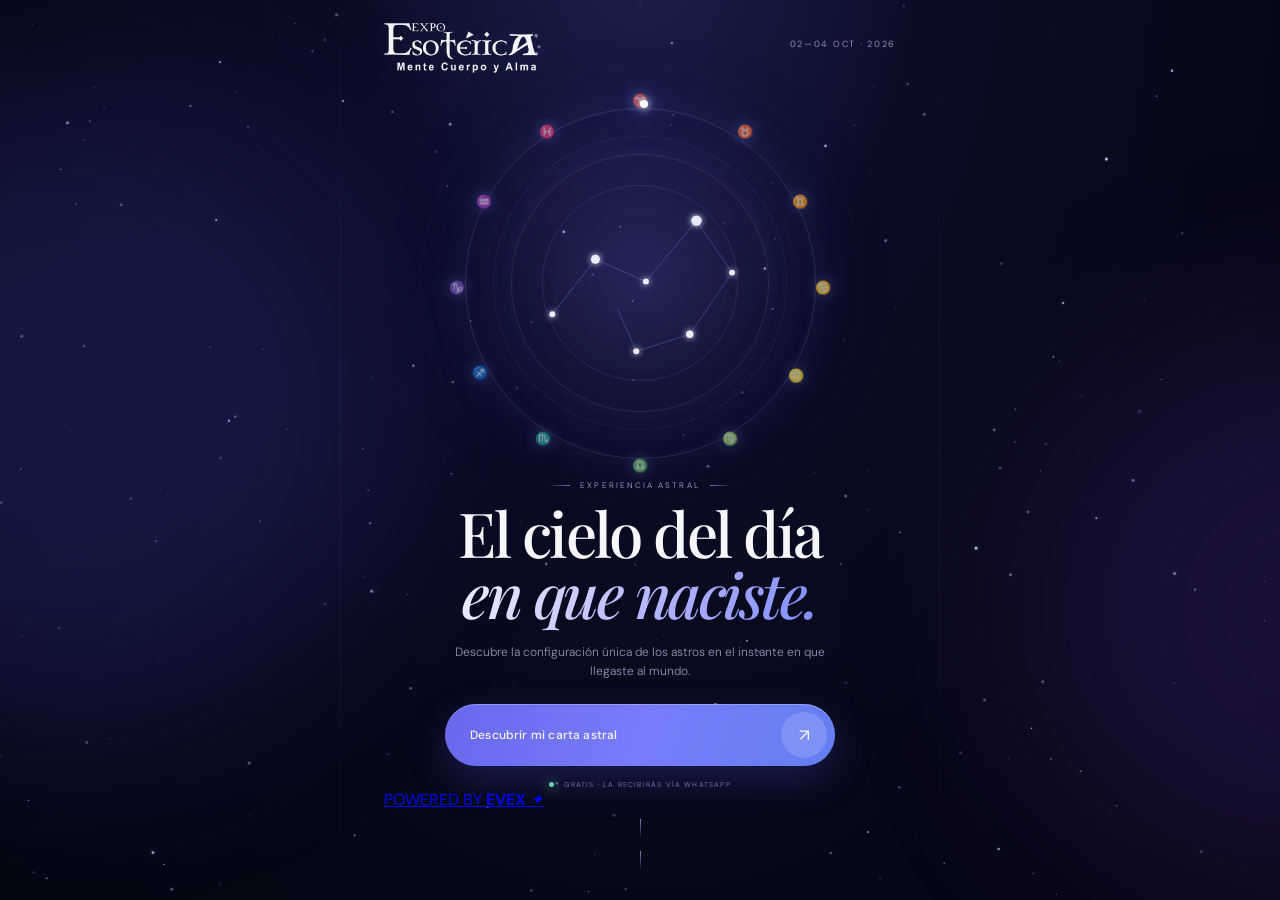
==== index.html @ 79c1b0cd "Update index.html" ====
<!doctype html>
<html lang="es">
<head>
  <meta charset="utf-8">
  <meta name="viewport" content="width=device-width,initial-scale=1,viewport-fit=cover">
  <meta name="theme-color" content="#08091b">
  <title>Expo Esotérica · Carta Astral</title>
  <link rel="preconnect" href="https://fonts.googleapis.com">
  <link rel="preconnect" href="https://fonts.gstatic.com" crossorigin>
  <link href="https://fonts.googleapis.com/css2?family=DM+Sans:wght@300;400;500;600&family=Playfair+Display:ital,wght@0,500;1,500&display=swap" rel="stylesheet">
  <link rel="stylesheet" href="styles.css">
</head>
<body>
  <canvas id="cosmos" aria-hidden="true"></canvas>
  <div class="aurora aurora-a"></div><div class="aurora aurora-b"></div>

  <main class="app-shell">
    <section class="screen active" id="welcome">
      <header class="brandbar">
        <img src="assets/logo-expo-esoterica.png" alt="Expo Esotérica" class="brand-logo">
        <span class="event-date">02—04 OCT · 2026</span>
      </header>

      <div class="hero-visual" id="heroVisual" aria-hidden="true">
        <div class="halo halo-1"></div><div class="halo halo-2"></div>
        <div class="zodiac-wheel">
          <div class="zodiac-ring ring-a"></div><div class="zodiac-ring ring-b"></div>
          <span class="z z1">♈</span><span class="z z2">♉</span><span class="z z3">♊</span><span class="z z4">♋</span>
          <span class="z z5">♌</span><span class="z z6">♍</span><span class="z z7">♎</span><span class="z z8">♏</span>
          <span class="z z9">♐</span><span class="z z10">♑</span><span class="z z11">♒</span><span class="z z12">♓</span>
          <svg class="constellation" viewBox="0 0 420 420">
            <defs><filter id="glow"><feGaussianBlur stdDeviation="4" result="b"/><feMerge><feMergeNode in="b"/><feMergeNode in="SourceGraphic"/></feMerge></filter></defs>
            <path class="const-line" d="M92 252 L150 178 L218 208 L286 126 L334 196 L277 279 L205 302 L150 178"/>
            <g class="const-stars" filter="url(#glow)">
              <circle cx="92" cy="252" r="4"/><circle cx="150" cy="178" r="6"/><circle cx="218" cy="208" r="4"/>
              <circle cx="286" cy="126" r="7"/><circle cx="334" cy="196" r="4"/><circle cx="277" cy="279" r="5"/><circle cx="205" cy="302" r="4"/>
            </g>
          </svg>
          <div class="planet"><span></span></div>
        </div>
      </div>

      <div class="hero-copy">
        <p class="kicker"><span></span> EXPERIENCIA ASTRAL <span></span></p>
        <h1>El cielo del día<br><em>en que naciste.</em></h1>
        <p class="lead">Descubre la configuración única de los astros en el instante en que llegaste al mundo.</p>
        <button class="cta" id="startButton"><span>Descubrir mi carta astral</span><b>↗</b></button>
        <p class="delivery"><i></i> GRATIS · LA RECIBIRÁS VÍA WHATSAPP</p>
      </div>
    <a
  href="https://meridianogis.com/evex/index.html"
  class="evex-signature"
  target="_blank"
  rel="noopener noreferrer"
  aria-label="Powered by EVEX"
>
  <span>POWERED BY</span>
  <strong>EVEX</strong>
  <i>✦</i>
</a>

<div class="swipe-hint"><span></span></div>

      <div class="swipe-hint"><span></span></div>
    </section>

    <section class="screen form-screen" id="formScreen">
      <header class="form-top">
        <button id="backButton" class="icon-btn" aria-label="Volver">←</button>
        <img src="assets/logo-expo-esoterica.png" alt="Expo Esotérica" class="mini-logo">
        <div class="counter"><strong id="currentStep">01</strong><span>/05</span></div>
      </header>

      <div class="journey" aria-hidden="true"><span class="journey-line" id="progressBar"></span><i></i><i></i><i></i><i></i><i></i></div>

      <form id="astroForm" novalidate>
        <div class="form-step active" data-step="1">
          <div class="step-art"><span class="glyph">✦</span><span class="orbit-dot"></span></div>
          <p class="step-kicker">01 · IDENTIDAD</p><h2>¿Cómo te<br><em>llamas?</em></h2>
          <p class="step-copy">Empecemos por ti.</p>
          <label class="glass-field"><span>Tu nombre</span><input id="nombre" name="nombre" type="text" autocomplete="name" placeholder="Escribe tu nombre" required></label>
          <button type="button" class="next-button">Continuar <span>→</span></button>
        </div>

        <div class="form-step" data-step="2">
          <div class="step-art zodiac-preview"><span id="zodiacGlyph" class="glyph">☉</span><span class="orbit-dot"></span></div>
          <p class="step-kicker">02 · NACIMIENTO</p><h2>¿Cuándo<br><em>naciste?</em></h2>
          <p class="step-copy" id="zodiacText">Tu fecha revela tu signo solar.</p>
          <label class="glass-field"><span>Fecha de nacimiento</span><input id="fechaNacimiento" name="fechaNacimiento" type="date" required></label>
          <div class="zodiac-result" id="zodiacResult"><small>TU SIGNO SOLAR</small><strong id="zodiacName">—</strong></div>
          <button type="button" class="next-button">Continuar <span>→</span></button>
        </div>

        <div class="form-step" data-step="3">
          <div class="step-art"><span class="glyph">⌖</span><span class="orbit-dot"></span></div>
          <p class="step-kicker">03 · ORIGEN</p><h2>¿Dónde<br><em>naciste?</em></h2>
          <p class="step-copy">La ubicación completa tus coordenadas astrales.</p>
          <label class="glass-field"><span>Ciudad de nacimiento</span><input id="lugarNacimiento" name="lugarNacimiento" type="text" placeholder="Ej. Monterrey, Nuevo León" required></label>
          <button type="button" class="next-button">Continuar <span>→</span></button>
        </div>

        <div class="form-step" data-step="4">
          <div class="step-art"><span class="glyph">◷</span><span class="orbit-dot"></span></div>
          <p class="step-kicker">04 · EL INSTANTE</p><h2>¿A qué hora<br><em>naciste?</em></h2>
          <p class="step-copy">Usa la hora más exacta que tengas.</p>
          <div class="time-row">
            <label class="glass-field compact"><span>Hora</span><input id="hora" name="hora" type="number" min="1" max="12" placeholder="08" required></label>
            <b>:</b>
            <label class="glass-field compact"><span>Minuto</span><input id="minuto" name="minuto" type="number" min="0" max="59" placeholder="30" required></label>
          </div>
          <div class="period-selector"><input type="radio" id="am" name="periodo" value="AM" checked><label for="am">AM</label><input type="radio" id="pm" name="periodo" value="PM"><label for="pm">PM</label></div>
          <button type="button" class="next-button">Continuar <span>→</span></button>
        </div>

        <div class="form-step" data-step="5">
          <div class="step-art"><span class="glyph">✧</span><span class="orbit-dot"></span></div>
          <p class="step-kicker">05 · CONEXIÓN</p><h2>Tu carta está<br><em>casi lista.</em></h2>
          <p class="step-copy">¿A qué WhatsApp enviamos tu experiencia?</p>
          <label class="glass-field phone"><span>WhatsApp</span><i>+52</i><input id="whatsapp" name="whatsapp" type="tel" inputmode="numeric" maxlength="10" minlength="10" placeholder="81 1234 5678" required></label>
          <label class="consent"><input id="consentimiento" type="checkbox" required><span class="check"></span><p>Acepto que Expo Esotérica utilice estos datos para generar y enviarme mi Carta Astral vía WhatsApp.</p></label>
          <button type="submit" class="cta final"><span>Crear mi carta astral</span><b>✦</b></button>
        </div>
      </form>
    </section>

    <section class="screen success-screen" id="successScreen">
      <header class="brandbar success-brand"><img src="assets/logo-expo-esoterica.png" alt="Expo Esotérica" class="brand-logo"></header>
      <div class="success-cosmos"><div class="success-ring r1"></div><div class="success-ring r2"></div><div class="success-ring r3"></div><div class="success-core">✦</div><span class="spark s1"></span><span class="spark s2"></span><span class="spark s3"></span></div>
      <p class="kicker"><span></span> COORDENADAS REGISTRADAS <span></span></p>
      <h1>Tu punto en el universo<br><em>ya existe.</em></h1>
      <p class="lead">Estamos preparando tu Carta Astral. La recibirás directamente vía WhatsApp.</p>
      <div class="ticket-card"><small>REGISTRO EXPO ESOTÉRICA 2026</small><strong id="registrationId">ESO-26-000000</strong><span id="successZodiac">✦ CARTA ASTRAL</span></div>
    </section>
  </main>
  <script src="app.js"></script>
</body>
</html>
---- styles.css ----
@import url('https://fonts.googleapis.com/css2?family=DM+Sans:wght@300;400;500;600&family=Playfair+Display:ital,wght@0,500;1,500&display=swap');
:root{--bg:#070818;--bg2:#0d102a;--ink:#f6f6fb;--muted:#858aa9;--violet:#7977ff;--blue:#6e9dff;--lav:#b5adff;--line:rgba(173,177,255,.18);--ease:cubic-bezier(.16,1,.3,1)}
*{box-sizing:border-box}html,body{margin:0;min-height:100%;background:var(--bg);color:var(--ink);font-family:'DM Sans',sans-serif}body{overflow-x:hidden;background:radial-gradient(ellipse at 50% -10%,#1d2151 0,#0b0d26 32%,#070818 67%,#050612 100%)}button,input{font:inherit}button{color:inherit}#cosmos{position:fixed;inset:0;width:100%;height:100%;z-index:0;pointer-events:none}.aurora{position:fixed;border-radius:50%;filter:blur(100px);pointer-events:none;z-index:0;opacity:.24}.aurora-a{width:50vw;height:50vw;left:-20vw;top:10vh;background:#4248c5;animation:floatA 13s ease-in-out infinite alternate}.aurora-b{width:45vw;height:45vw;right:-25vw;bottom:0;background:#592f9c;animation:floatB 16s ease-in-out infinite alternate}@keyframes floatA{to{transform:translate(10vw,10vh) scale(1.15)}}@keyframes floatB{to{transform:translate(-9vw,-12vh) scale(.85)}}
.app-shell{position:relative;z-index:2;width:100%;max-width:560px;min-height:100svh;margin:auto}.screen{display:none;min-height:100svh;padding:max(22px,env(safe-area-inset-top)) 24px max(26px,env(safe-area-inset-bottom));position:relative}.screen.active{display:flex;flex-direction:column;animation:screenIn .8s var(--ease) both}@keyframes screenIn{from{opacity:0;transform:translateY(18px);filter:blur(8px)}to{opacity:1;transform:none;filter:none}}
.brandbar{height:64px;display:flex;align-items:flex-start;justify-content:space-between;position:relative;z-index:5}.brand-logo{width:154px;height:52px;object-fit:contain;object-position:left center;filter:drop-shadow(0 0 18px rgba(155,164,255,.12));opacity:.96}.event-date{font-size:9px;letter-spacing:.19em;color:#8b90b4;margin-top:16px;white-space:nowrap}
#welcome{overflow:hidden}.hero-visual{height:min(48vh,430px);min-height:335px;display:grid;place-items:center;position:relative;margin-top:-18px}.halo{position:absolute;border-radius:50%;pointer-events:none}.halo-1{width:390px;height:390px;background:radial-gradient(circle,rgba(116,121,255,.15),rgba(89,64,177,.07) 42%,transparent 69%);filter:blur(8px);animation:breathe 5s ease-in-out infinite}.halo-2{width:260px;height:260px;background:#7981ff;filter:blur(85px);opacity:.09;animation:breathe 7s 1s ease-in-out infinite reverse}@keyframes breathe{50%{transform:scale(1.16);opacity:.55}}
.zodiac-wheel{width:min(86vw,390px);aspect-ratio:1;position:relative;animation:levitate 6s ease-in-out infinite}@keyframes levitate{50%{transform:translateY(-8px)}}.zodiac-ring{position:absolute;border-radius:50%;inset:5%;border:1px solid rgba(151,158,255,.19);box-shadow:0 0 55px rgba(105,111,255,.08),inset 0 0 60px rgba(105,111,255,.04)}.ring-a{animation:spin 48s linear infinite}.ring-a:before,.ring-a:after{content:"";position:absolute;inset:8%;border-radius:50%;border:1px dashed rgba(167,171,255,.12)}.ring-a:after{inset:22%;border-style:solid}.ring-b{inset:17%;border-color:rgba(199,202,255,.12);animation:spin 35s linear infinite reverse}@keyframes spin{to{transform:rotate(360deg)}}.z{position:absolute;color:#9ca2e9;font-size:13px;opacity:.64;text-shadow:0 0 14px rgba(132,142,255,.6)}.z1{left:48%;top:1%}.z2{right:21%;top:9%}.z3{right:7%;top:27%}.z4{right:1%;top:49%}.z5{right:8%;bottom:24%}.z6{right:25%;bottom:8%}.z7{left:48%;bottom:1%}.z8{left:23%;bottom:8%}.z9{left:7%;bottom:25%}.z10{left:1%;top:49%}.z11{left:8%;top:27%}.z12{left:24%;top:9%}.constellation{position:absolute;inset:10%;width:80%;height:80%;overflow:visible}.const-line{fill:none;stroke:#818cff;stroke-width:1;stroke-opacity:.43;stroke-dasharray:600;stroke-dashoffset:600;animation:draw 3.2s .4s var(--ease) forwards}.const-stars circle{fill:#e9ebff;animation:starBeat 2.6s ease-in-out infinite;transform-origin:center}.const-stars circle:nth-child(2n){animation-delay:.7s}.const-stars circle:nth-child(3n){animation-delay:1.2s}@keyframes draw{to{stroke-dashoffset:0}}@keyframes starBeat{50%{opacity:.42;transform:scale(.65)}}.planet{position:absolute;inset:0;border-radius:50%;animation:spin 13s linear infinite}.planet span{position:absolute;left:50%;top:3%;width:8px;height:8px;border-radius:50%;background:#fff;box-shadow:0 0 9px #fff,0 0 24px #8f99ff,0 0 42px #6f74ff}
.hero-copy{text-align:center;margin-top:-18px;position:relative;z-index:4}.kicker{display:flex;justify-content:center;align-items:center;gap:10px;font-size:8px;letter-spacing:.26em;color:#8f95c0;margin:0 0 13px}.kicker span{width:22px;height:1px;background:linear-gradient(90deg,transparent,#747bb8)}.kicker span:last-child{transform:scaleX(-1)}h1,h2{font-family:'Playfair Display',serif;font-weight:500;margin:0;letter-spacing:-.04em}h1{font-size:clamp(40px,10.7vw,62px);line-height:.98}h1 em,h2 em{font-weight:500;font-style:italic;background:linear-gradient(120deg,#f4f4ff,#a7aaff 65%,#7c8dff);-webkit-background-clip:text;background-clip:text;color:transparent}.lead{max-width:410px;margin:18px auto 22px;color:#9398b8;font-size:12px;line-height:1.65;font-weight:300}.cta{width:min(100%,390px);height:62px;border:0;border-radius:31px;margin:0 auto;display:flex;align-items:center;justify-content:space-between;padding:0 8px 0 25px;background:linear-gradient(110deg,#6868ed,#787cf8 50%,#647ff2);box-shadow:0 14px 38px rgba(73,77,207,.28),inset 0 1px 0 rgba(255,255,255,.24);cursor:pointer;transition:.35s var(--ease);position:relative;overflow:hidden}.cta:before{content:"";position:absolute;inset:0;background:linear-gradient(110deg,transparent 20%,rgba(255,255,255,.18),transparent 62%);transform:translateX(-120%);animation:ctaShine 4.2s 1.2s infinite}@keyframes ctaShine{0%,68%{transform:translateX(-120%)}100%{transform:translateX(120%)}}.cta:hover{transform:translateY(-3px);box-shadow:0 20px 50px rgba(78,83,223,.4)}.cta span{font-size:12px;font-weight:500;letter-spacing:.015em;position:relative}.cta b{width:46px;height:46px;border-radius:50%;display:grid;place-items:center;background:rgba(255,255,255,.15);font-size:17px;font-weight:400;position:relative}.delivery{font-size:7px;letter-spacing:.17em;color:#73799d;margin:14px 0 0}.delivery i{display:inline-block;width:5px;height:5px;border-radius:50%;background:#6ee4aa;box-shadow:0 0 12px #6ee4aa;margin-right:7px}.swipe-hint{height:26px;display:grid;place-items:center;margin-top:auto}.swipe-hint span{width:1px;height:20px;background:linear-gradient(#7d82bf,transparent);animation:hint 1.7s infinite}@keyframes hint{50%{transform:translateY(6px);opacity:.35}}
.form-screen{overflow:hidden}.form-top{height:62px;display:grid;grid-template-columns:48px 1fr 48px;align-items:start}.icon-btn{width:42px;height:42px;border:1px solid rgba(157,163,229,.13);border-radius:50%;background:rgba(255,255,255,.025);font-size:18px;cursor:pointer}.mini-logo{width:118px;height:42px;object-fit:contain;justify-self:center}.counter{text-align:right;padding-top:11px;font-size:10px;color:#596080}.counter strong{font-weight:500;color:#d6d8f7}.counter span{margin-left:2px}.journey{height:26px;position:relative;margin:4px 8px 38px;display:flex;align-items:center;justify-content:space-between}.journey:before{content:"";position:absolute;left:0;right:0;height:1px;background:rgba(156,163,225,.12)}.journey-line{position:absolute;left:0;width:20%;height:1px;background:linear-gradient(90deg,#7079ff,#b0b4ff);box-shadow:0 0 14px #6974ff;transition:width .65s var(--ease)}.journey i{width:6px;height:6px;border-radius:50%;background:#292d54;border:1px solid #666d9d;z-index:2;box-shadow:0 0 0 5px #08091b}.journey i:first-of-type{background:#c8cbff;box-shadow:0 0 12px #7e87ff,0 0 0 5px #08091b}
.form-step{display:none}.form-step.active{display:block;animation:stepIn .65s var(--ease) both}@keyframes stepIn{from{opacity:0;transform:translateX(28px);filter:blur(6px)}to{opacity:1;transform:none;filter:none}}.step-art{width:92px;height:92px;border-radius:50%;display:grid;place-items:center;position:relative;margin:0 0 25px;background:radial-gradient(circle,rgba(115,124,255,.18),rgba(74,77,164,.04) 55%,transparent 72%);border:1px solid rgba(152,158,255,.12);box-shadow:0 0 55px rgba(78,84,218,.12)}.step-art:before,.step-art:after{content:"";position:absolute;border-radius:50%;border:1px solid rgba(152,158,255,.13)}.step-art:before{inset:10px}.step-art:after{inset:-9px;border-style:dashed;animation:spin 18s linear infinite}.glyph{font-size:29px;color:#dfe1ff;text-shadow:0 0 18px #818aff}.orbit-dot{position:absolute;left:50%;top:-12px;width:6px;height:6px;border-radius:50%;background:#fff;box-shadow:0 0 12px #8b92ff}.step-kicker{font-size:8px;letter-spacing:.25em;color:#747ba7;margin:0 0 12px}.form-step h2{font-size:clamp(44px,11.5vw,66px);line-height:.98}.step-copy{font-size:12px;color:#858baa;margin:14px 0 0;line-height:1.6}.glass-field{display:block;margin-top:38px;padding:13px 18px 12px;border:1px solid rgba(151,158,221,.16);border-radius:18px;background:linear-gradient(135deg,rgba(255,255,255,.055),rgba(255,255,255,.018));box-shadow:inset 0 1px rgba(255,255,255,.04),0 18px 55px rgba(0,0,0,.12);backdrop-filter:blur(15px);transition:.3s}.glass-field:focus-within{border-color:rgba(129,138,255,.55);box-shadow:0 0 0 4px rgba(109,116,255,.07),0 20px 60px rgba(0,0,0,.15)}.glass-field>span{display:block;color:#70769c;font-size:8px;letter-spacing:.12em;text-transform:uppercase;margin-bottom:5px}.glass-field input{width:100%;border:0;outline:0;background:transparent;color:#f4f4ff;font-size:17px;padding:3px 0}.glass-field input::placeholder{color:#555b7b}.glass-field input[type=date]{color-scheme:dark}.next-button{width:100%;height:58px;border:0;border-bottom:1px solid rgba(142,150,225,.2);background:transparent;margin-top:26px;padding:0 4px;color:#b9bde1;display:flex;align-items:center;justify-content:space-between;font-size:10px;text-transform:uppercase;letter-spacing:.16em;cursor:pointer}.next-button span{font-size:20px;color:#9fa7ff}.zodiac-result{display:none;margin-top:12px;padding:14px 18px;border-radius:16px;background:rgba(101,108,225,.08);border:1px solid rgba(137,145,255,.13)}.zodiac-result.show{display:flex;align-items:center;justify-content:space-between;animation:stepIn .45s var(--ease)}.zodiac-result small{font-size:7px;letter-spacing:.18em;color:#71789d}.zodiac-result strong{font-family:'Playfair Display',serif;font-size:18px;color:#d8dbff}.time-row{display:grid;grid-template-columns:1fr 24px 1fr;align-items:end;gap:5px}.time-row>b{text-align:center;padding-bottom:23px;color:#7c82a7;font-size:20px}.glass-field.compact input{font-size:24px}.period-selector{display:grid;grid-template-columns:1fr 1fr;gap:10px;margin-top:12px}.period-selector input{display:none}.period-selector label{text-align:center;padding:13px;border-radius:14px;border:1px solid rgba(151,158,221,.13);color:#6e7498;font-size:10px;cursor:pointer}.period-selector input:checked+label{color:#e7e8ff;background:rgba(110,118,244,.13);border-color:rgba(129,138,255,.4);box-shadow:0 0 24px rgba(87,94,222,.1)}.phone{position:relative}.phone i{position:absolute;left:18px;bottom:17px;font-style:normal;color:#9ca3dd;font-size:15px}.phone input{padding-left:39px}.consent{display:flex;gap:11px;margin-top:18px;cursor:pointer;align-items:flex-start}.consent input{display:none}.check{width:20px;height:20px;border-radius:6px;border:1px solid #555d9d;flex:0 0 20px;display:grid;place-items:center}.consent input:checked+.check{background:#747bf0;border-color:#8b91ff}.consent input:checked+.check:after{content:'✓';font-size:12px}.consent p{margin:0;color:#686e91;font-size:8px;line-height:1.55}.cta.final{margin-top:24px;width:100%}
.success-screen{align-items:center;text-align:center;justify-content:center}.success-brand{position:absolute;left:24px;right:24px;top:max(22px,env(safe-area-inset-top))}.success-cosmos{width:260px;height:260px;position:relative;display:grid;place-items:center;margin:10px auto 25px}.success-ring{position:absolute;border-radius:50%;border:1px solid rgba(150,158,255,.24)}.r1{inset:0;animation:spin 18s linear infinite}.r2{inset:30px;border-style:dashed;animation:spin 12s linear infinite reverse}.r3{inset:65px;box-shadow:0 0 60px rgba(102,111,255,.16)}.success-core{font-size:42px;color:#fff;text-shadow:0 0 15px #fff,0 0 45px #7882ff;animation:starBeat 2.2s infinite}.spark{position:absolute;width:5px;height:5px;border-radius:50%;background:#fff;box-shadow:0 0 12px #8e96ff}.s1{top:18%;right:18%;animation:starBeat 2s infinite}.s2{bottom:22%;left:10%;animation:starBeat 2.7s .4s infinite}.s3{top:42%;left:0;animation:starBeat 1.8s .8s infinite}.success-screen h1{font-size:clamp(39px,10vw,58px)}.ticket-card{width:min(100%,380px);padding:20px 22px;margin-top:8px;border-radius:20px;border:1px solid rgba(148,155,230,.16);background:linear-gradient(135deg,rgba(255,255,255,.055),rgba(255,255,255,.018));backdrop-filter:blur(18px)}.ticket-card small,.ticket-card span{display:block;font-size:7px;letter-spacing:.19em;color:#72789d}.ticket-card strong{display:block;font-family:'Playfair Display',serif;font-size:25px;font-weight:500;margin:7px 0;color:#e9eaff}
@media(max-width:390px){.screen{padding-left:19px;padding-right:19px}.brand-logo{width:138px}.hero-visual{min-height:305px;height:43vh}.zodiac-wheel{width:min(82vw,340px)}.hero-copy{margin-top:-8px}.lead{margin:14px auto 18px}.journey{margin-bottom:28px}.step-art{width:80px;height:80px;margin-bottom:20px}.glass-field{margin-top:28px}}
@media(min-width:700px){.app-shell:before{content:"";position:fixed;top:0;bottom:0;width:1px;left:calc(50% - 300px);background:linear-gradient(transparent,rgba(141,147,217,.08),transparent)}.app-shell:after{content:"";position:fixed;top:0;bottom:0;width:1px;right:calc(50% - 300px);background:linear-gradient(transparent,rgba(141,147,217,.08),transparent)}}
@media(prefers-reduced-motion:reduce){*,*:before,*:after{animation-duration:.01ms!important;animation-iteration-count:1!important;scroll-behavior:auto!important}}
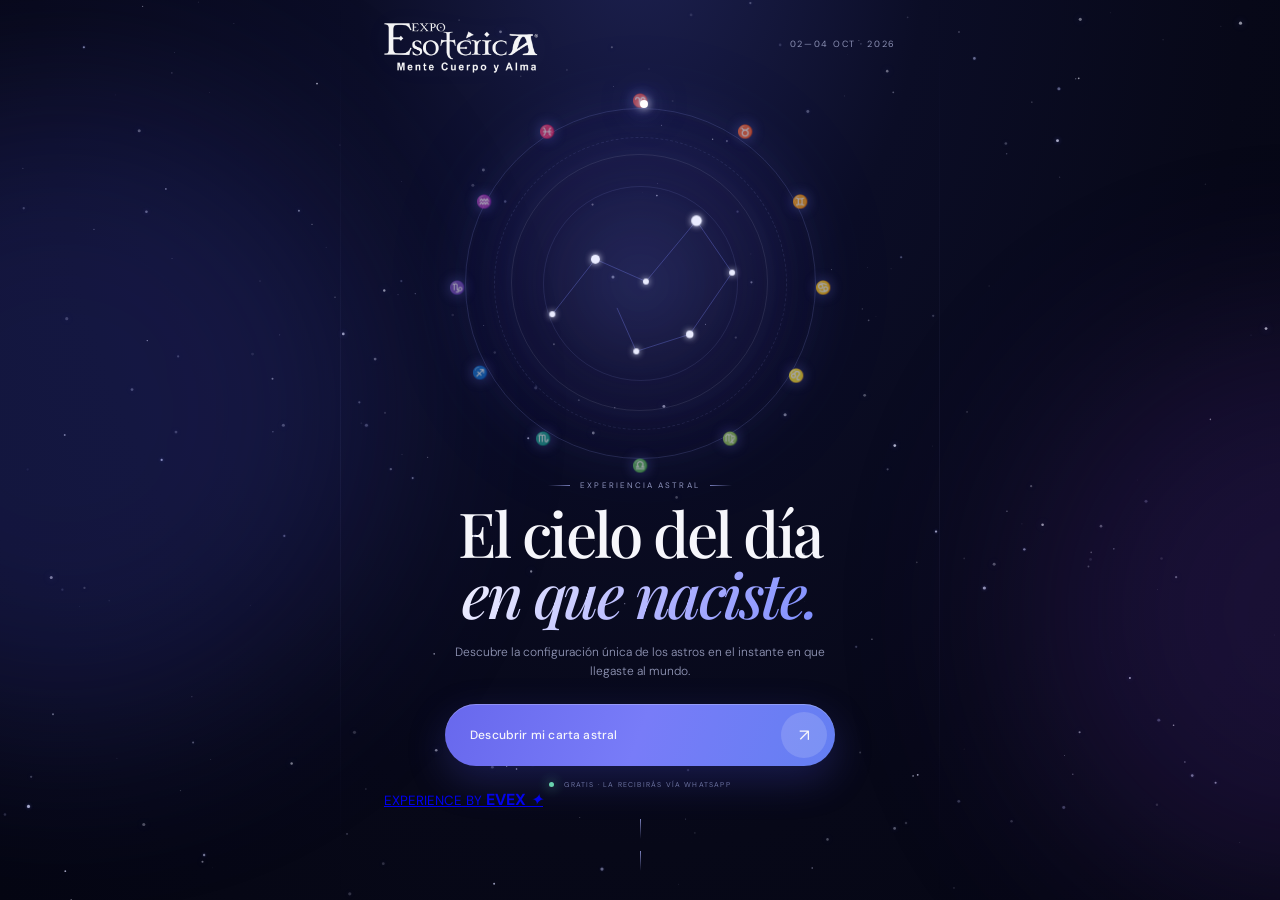
==== commit 355a0c48: "Update index.html" ====
--- a/index.html
+++ b/index.html
@@ -47,16 +47,21 @@
         <button class="cta" id="startButton"><span>Descubrir mi carta astral</span><b>↗</b></button>
         <p class="delivery"><i></i> GRATIS · LA RECIBIRÁS VÍA WHATSAPP</p>
       </div>
-    <a
-  href="https://meridianogis.com/evex/index.html"
-  class="evex-signature"
-  target="_blank"
-  rel="noopener noreferrer"
-  aria-label="Powered by EVEX"
->
-  <span>POWERED BY</span>
-  <strong>EVEX</strong>
-  <i>✦</i>
+   <a href="https://meridianogis.com/evex/index.html"
+   class="evex-powered"
+   target="_blank"
+   rel="noopener noreferrer"
+   aria-label="Experience powered by EVEX">
+
+  <span class="evex-powered-line"></span>
+
+  <span class="evex-powered-content">
+    <small>EXPERIENCE BY</small>
+    <strong>EVEX</strong>
+    <i>✦</i>
+  </span>
+
+  <span class="evex-powered-line"></span>
 </a>
 
 <div class="swipe-hint"><span></span></div>
--- a/styles.css
+++ b/styles.css
@@ -12,3 +12,21 @@
 @media(max-width:390px){.screen{padding-left:19px;padding-right:19px}.brand-logo{width:138px}.hero-visual{min-height:305px;height:43vh}.zodiac-wheel{width:min(82vw,340px)}.hero-copy{margin-top:-8px}.lead{margin:14px auto 18px}.journey{margin-bottom:28px}.step-art{width:80px;height:80px;margin-bottom:20px}.glass-field{margin-top:28px}}
 @media(min-width:700px){.app-shell:before{content:"";position:fixed;top:0;bottom:0;width:1px;left:calc(50% - 300px);background:linear-gradient(transparent,rgba(141,147,217,.08),transparent)}.app-shell:after{content:"";position:fixed;top:0;bottom:0;width:1px;right:calc(50% - 300px);background:linear-gradient(transparent,rgba(141,147,217,.08),transparent)}}
 @media(prefers-reduced-motion:reduce){*,*:before,*:after{animation-duration:.01ms!important;animation-iteration-count:1!important;scroll-behavior:auto!important}}
+pointer-events:auto;
+cursor:pointer;
+text-decoration:none;
+.evex-signature{
+  transition:
+    opacity .3s ease,
+    filter .3s ease;
+}
+
+.evex-signature:hover{
+  opacity:1;
+}
+
+.evex-signature:hover strong{
+  text-shadow:
+    0 0 12px rgba(166,150,255,.85),
+    0 0 30px rgba(115,91,255,.45);
+}
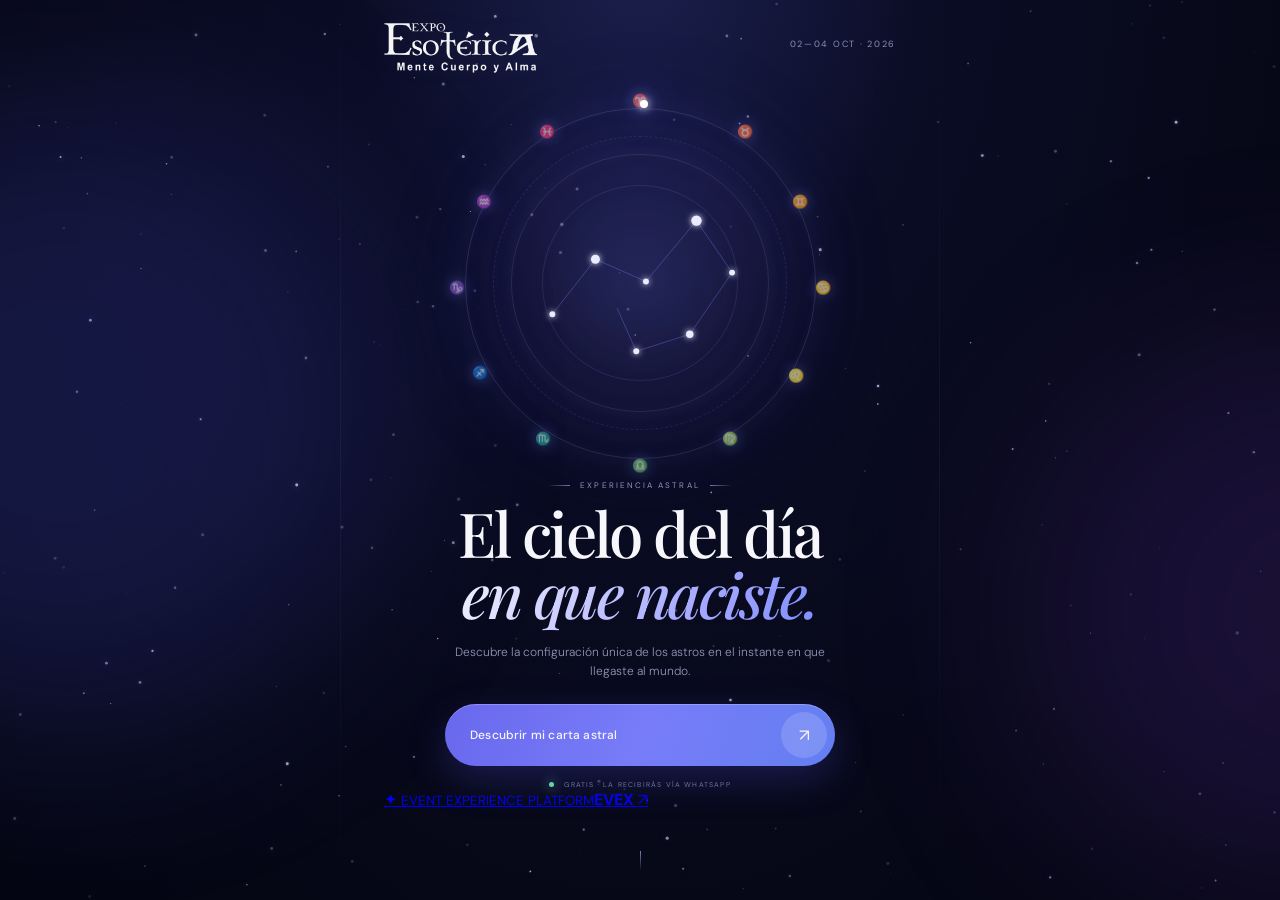
==== commit cf4cbe31: "Update index.html" ====
--- a/index.html
+++ b/index.html
@@ -47,25 +47,11 @@
         <button class="cta" id="startButton"><span>Descubrir mi carta astral</span><b>↗</b></button>
         <p class="delivery"><i></i> GRATIS · LA RECIBIRÁS VÍA WHATSAPP</p>
       </div>
-   <a href="https://meridianogis.com/evex/index.html"
-   class="evex-powered"
-   target="_blank"
-   rel="noopener noreferrer"
-   aria-label="Experience powered by EVEX">
-
-  <span class="evex-powered-line"></span>
-
-  <span class="evex-powered-content">
-    <small>EXPERIENCE BY</small>
-    <strong>EVEX</strong>
-    <i>✦</i>
-  </span>
-
-  <span class="evex-powered-line"></span>
-</a>
-
-<div class="swipe-hint"><span></span></div>
-
+   <a href="https://meridianogis.com/evex/index.html" class="evex-mark" target="_blank" rel="noopener noreferrer" aria-label="EVEX · Event Experience Platform">
+        <span class="evex-mark-star">✦</span>
+        <span class="evex-mark-copy"><small>EVENT EXPERIENCE PLATFORM</small><strong>EVEX</strong></span>
+        <span class="evex-mark-arrow">↗</span>
+      </a>
       <div class="swipe-hint"><span></span></div>
     </section>
 
@@ -141,3 +127,4 @@
 </body>
 </html>
 
+
--- a/styles.css
+++ b/styles.css
@@ -16,17 +16,227 @@
 cursor:pointer;
 text-decoration:none;
 .evex-signature{
+/* ==========================================
+   EVEX · PREMIUM TECHNOLOGY SIGNATURE
+   ========================================== */
+
+.evex-powered,
+.evex-powered:link,
+.evex-powered:visited,
+.evex-powered:hover,
+.evex-powered:active{
+  position:absolute;
+  z-index:30;
+
+  left:50%;
+  bottom:24px;
+  transform:translateX(-50%);
+
+  display:flex;
+  align-items:center;
+  justify-content:center;
+  gap:12px;
+
+  width:max-content;
+
+  color:inherit;
+  text-decoration:none !important;
+
+  -webkit-tap-highlight-color:transparent;
+
+  opacity:0;
+
+  animation:
+    evexEnter 1.2s cubic-bezier(.16,1,.3,1) 1.4s forwards;
+}
+
+
+/* líneas laterales */
+
+.evex-powered-line{
+  display:block;
+
+  width:26px;
+  height:1px;
+
+  background:linear-gradient(
+    90deg,
+    transparent,
+    rgba(155,145,255,.65)
+  );
+}
+
+.evex-powered-line:last-child{
+  transform:scaleX(-1);
+}
+
+
+/* contenido */
+
+.evex-powered-content{
+  position:relative;
+
+  display:flex;
+  align-items:center;
+  gap:7px;
+
+  padding:7px 12px 7px 13px;
+
+  border:1px solid rgba(159,149,255,.10);
+  border-radius:999px;
+
+  background:
+    linear-gradient(
+      135deg,
+      rgba(255,255,255,.035),
+      rgba(119,104,255,.025)
+    );
+
+  backdrop-filter:blur(8px);
+  -webkit-backdrop-filter:blur(8px);
+
+  box-shadow:
+    inset 0 1px 0 rgba(255,255,255,.035),
+    0 5px 25px rgba(0,0,0,.12);
+
   transition:
-    opacity .3s ease,
-    filter .3s ease;
-}
-
-.evex-signature:hover{
-  opacity:1;
-}
-
-.evex-signature:hover strong{
+    border-color .35s ease,
+    background .35s ease,
+    box-shadow .35s ease,
+    transform .35s ease;
+}
+
+
+/* EXPERIENCE BY */
+
+.evex-powered small{
+  margin:0;
+
+  font-family:"DM Sans",sans-serif;
+  font-size:6px;
+  line-height:1;
+  font-weight:500;
+
+  letter-spacing:.22em;
+
+  color:rgba(207,207,235,.42);
+}
+
+
+/* EVEX */
+
+.evex-powered strong{
+  position:relative;
+
+  margin:0;
+
+  font-family:"DM Sans",sans-serif;
+  font-size:10px;
+  line-height:1;
+  font-weight:600;
+
+  letter-spacing:.28em;
+
+  color:rgba(244,242,255,.94);
+
   text-shadow:
-    0 0 12px rgba(166,150,255,.85),
-    0 0 30px rgba(115,91,255,.45);
-}
+    0 0 9px rgba(143,128,255,.38),
+    0 0 20px rgba(103,88,255,.18);
+}
+
+
+/* pequeña estrella */
+
+.evex-powered i{
+  display:flex;
+  align-items:center;
+  justify-content:center;
+
+  width:12px;
+  height:12px;
+
+  font-family:serif;
+  font-size:7px;
+  font-style:normal;
+
+  color:#9fffd2;
+
+  text-shadow:
+    0 0 6px rgba(104,255,197,.9),
+    0 0 14px rgba(104,255,197,.45);
+
+  animation:evexStar 3.2s ease-in-out infinite;
+}
+
+
+/* interacción */
+
+.evex-powered:hover .evex-powered-content{
+  transform:translateY(-1px);
+
+  border-color:rgba(162,151,255,.24);
+
+  background:
+    linear-gradient(
+      135deg,
+      rgba(255,255,255,.06),
+      rgba(119,104,255,.055)
+    );
+
+  box-shadow:
+    inset 0 1px 0 rgba(255,255,255,.06),
+    0 8px 30px rgba(47,38,130,.18);
+}
+
+.evex-powered:hover strong{
+  color:#fff;
+
+  text-shadow:
+    0 0 10px rgba(166,153,255,.65),
+    0 0 25px rgba(111,94,255,.30);
+}
+
+
+/* entrada */
+
+@keyframes evexEnter{
+  0%{
+    opacity:0;
+    transform:translate(-50%,8px);
+    filter:blur(4px);
+  }
+
+  100%{
+    opacity:.82;
+    transform:translate(-50%,0);
+    filter:blur(0);
+  }
+}
+
+
+/* estrella EVEX */
+
+@keyframes evexStar{
+  0%,100%{
+    opacity:.45;
+    transform:scale(.75) rotate(0deg);
+  }
+
+  50%{
+    opacity:1;
+    transform:scale(1.12) rotate(90deg);
+  }
+}
+
+
+/* pantallas pequeñas */
+
+@media(max-height:700px){
+  .evex-powered{
+    bottom:14px;
+  }
+
+  .evex-powered-content{
+    padding:6px 10px 6px 11px;
+  }
+}
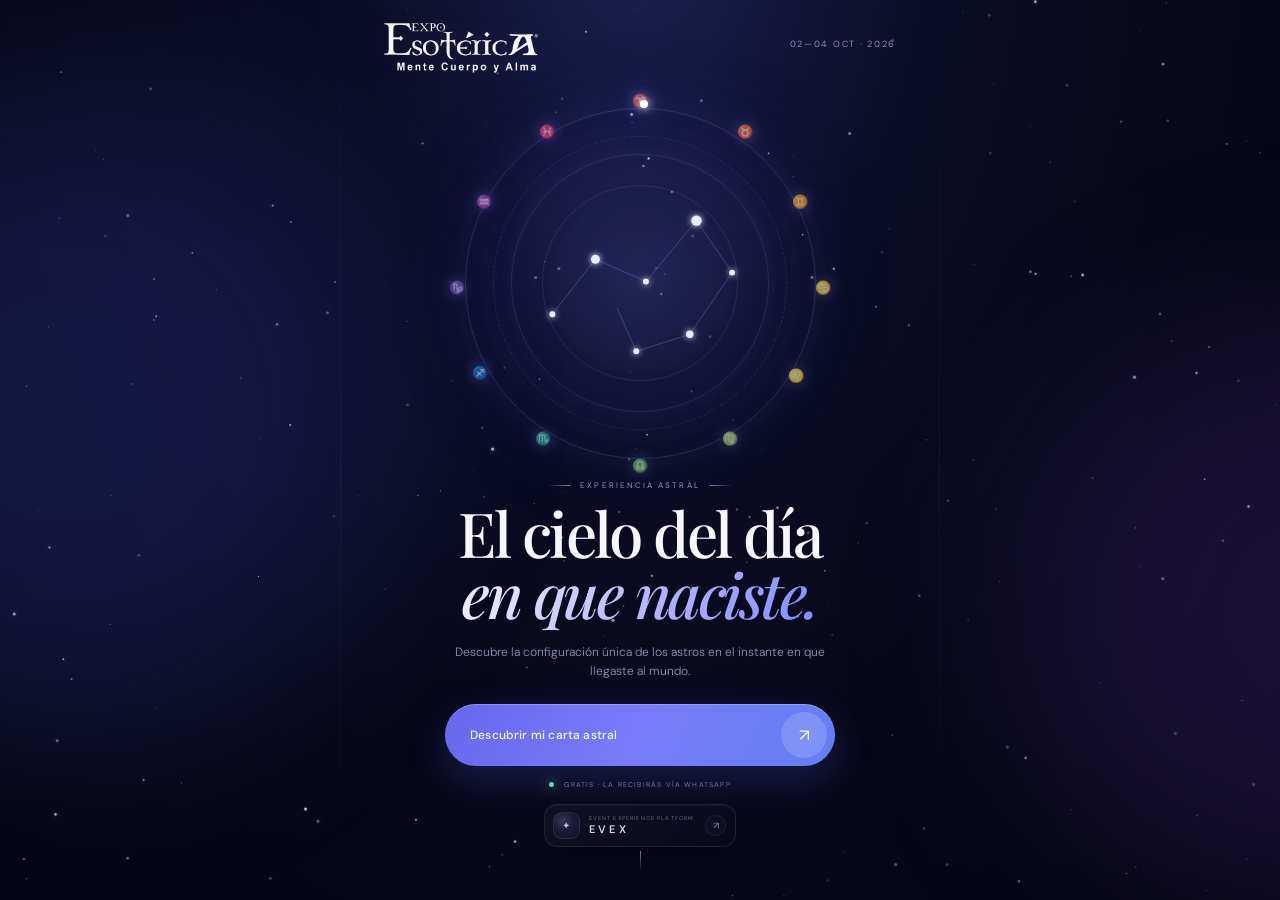
==== commit 310dd7d0: "Update index.html" ====
--- a/index.html
+++ b/index.html
@@ -120,7 +120,28 @@
       <p class="kicker"><span></span> COORDENADAS REGISTRADAS <span></span></p>
       <h1>Tu punto en el universo<br><em>ya existe.</em></h1>
       <p class="lead">Estamos preparando tu Carta Astral. La recibirás directamente vía WhatsApp.</p>
-      <div class="ticket-card"><small>REGISTRO EXPO ESOTÉRICA 2026</small><strong id="registrationId">ESO-26-000000</strong><span id="successZodiac">✦ CARTA ASTRAL</span></div>
+      <div class="success-confirmation">
+
+        <a href="https://meridianogis.com/evex/index.html"
+   class="evex-powered evex-powered-success"
+   target="_blank"
+   rel="noopener noreferrer"
+   aria-label="Powered by EVEX">
+
+  <!-- aquí exactamente el mismo contenido
+       del badge EVEX que ya tienes -->
+</a>
+  <span class="success-check">✓</span>
+
+  <div>
+    <small>REGISTRO COMPLETADO</small>
+    <strong>Todo está listo</strong>
+    <p>Tu Carta Astral será enviada al WhatsApp que registraste.</p>
+  </div>
+</div>
+
+<!-- Se conserva para uso interno del sistema -->
+<span id="registrationId" hidden></span>
     </section>
   </main>
   <script src="app.js"></script>
--- a/styles.css
+++ b/styles.css
@@ -12,231 +12,15 @@
 @media(max-width:390px){.screen{padding-left:19px;padding-right:19px}.brand-logo{width:138px}.hero-visual{min-height:305px;height:43vh}.zodiac-wheel{width:min(82vw,340px)}.hero-copy{margin-top:-8px}.lead{margin:14px auto 18px}.journey{margin-bottom:28px}.step-art{width:80px;height:80px;margin-bottom:20px}.glass-field{margin-top:28px}}
 @media(min-width:700px){.app-shell:before{content:"";position:fixed;top:0;bottom:0;width:1px;left:calc(50% - 300px);background:linear-gradient(transparent,rgba(141,147,217,.08),transparent)}.app-shell:after{content:"";position:fixed;top:0;bottom:0;width:1px;right:calc(50% - 300px);background:linear-gradient(transparent,rgba(141,147,217,.08),transparent)}}
 @media(prefers-reduced-motion:reduce){*,*:before,*:after{animation-duration:.01ms!important;animation-iteration-count:1!important;scroll-behavior:auto!important}}
-pointer-events:auto;
-cursor:pointer;
-text-decoration:none;
-.evex-signature{
-/* ==========================================
-   EVEX · PREMIUM TECHNOLOGY SIGNATURE
-   ========================================== */
 
-.evex-powered,
-.evex-powered:link,
-.evex-powered:visited,
-.evex-powered:hover,
-.evex-powered:active{
-  position:absolute;
-  z-index:30;
-
-  left:50%;
-  bottom:24px;
-  transform:translateX(-50%);
-
-  display:flex;
-  align-items:center;
-  justify-content:center;
-  gap:12px;
-
-  width:max-content;
-
-  color:inherit;
-  text-decoration:none !important;
-
-  -webkit-tap-highlight-color:transparent;
-
-  opacity:0;
-
-  animation:
-    evexEnter 1.2s cubic-bezier(.16,1,.3,1) 1.4s forwards;
-}
-
-
-/* líneas laterales */
-
-.evex-powered-line{
-  display:block;
-
-  width:26px;
-  height:1px;
-
-  background:linear-gradient(
-    90deg,
-    transparent,
-    rgba(155,145,255,.65)
-  );
-}
-
-.evex-powered-line:last-child{
-  transform:scaleX(-1);
-}
-
-
-/* contenido */
-
-.evex-powered-content{
-  position:relative;
-
-  display:flex;
-  align-items:center;
-  gap:7px;
-
-  padding:7px 12px 7px 13px;
-
-  border:1px solid rgba(159,149,255,.10);
-  border-radius:999px;
-
-  background:
-    linear-gradient(
-      135deg,
-      rgba(255,255,255,.035),
-      rgba(119,104,255,.025)
-    );
-
-  backdrop-filter:blur(8px);
-  -webkit-backdrop-filter:blur(8px);
-
-  box-shadow:
-    inset 0 1px 0 rgba(255,255,255,.035),
-    0 5px 25px rgba(0,0,0,.12);
-
-  transition:
-    border-color .35s ease,
-    background .35s ease,
-    box-shadow .35s ease,
-    transform .35s ease;
-}
-
-
-/* EXPERIENCE BY */
-
-.evex-powered small{
-  margin:0;
-
-  font-family:"DM Sans",sans-serif;
-  font-size:6px;
-  line-height:1;
-  font-weight:500;
-
-  letter-spacing:.22em;
-
-  color:rgba(207,207,235,.42);
-}
-
-
-/* EVEX */
-
-.evex-powered strong{
-  position:relative;
-
-  margin:0;
-
-  font-family:"DM Sans",sans-serif;
-  font-size:10px;
-  line-height:1;
-  font-weight:600;
-
-  letter-spacing:.28em;
-
-  color:rgba(244,242,255,.94);
-
-  text-shadow:
-    0 0 9px rgba(143,128,255,.38),
-    0 0 20px rgba(103,88,255,.18);
-}
-
-
-/* pequeña estrella */
-
-.evex-powered i{
-  display:flex;
-  align-items:center;
-  justify-content:center;
-
-  width:12px;
-  height:12px;
-
-  font-family:serif;
-  font-size:7px;
-  font-style:normal;
-
-  color:#9fffd2;
-
-  text-shadow:
-    0 0 6px rgba(104,255,197,.9),
-    0 0 14px rgba(104,255,197,.45);
-
-  animation:evexStar 3.2s ease-in-out infinite;
-}
-
-
-/* interacción */
-
-.evex-powered:hover .evex-powered-content{
-  transform:translateY(-1px);
-
-  border-color:rgba(162,151,255,.24);
-
-  background:
-    linear-gradient(
-      135deg,
-      rgba(255,255,255,.06),
-      rgba(119,104,255,.055)
-    );
-
-  box-shadow:
-    inset 0 1px 0 rgba(255,255,255,.06),
-    0 8px 30px rgba(47,38,130,.18);
-}
-
-.evex-powered:hover strong{
-  color:#fff;
-
-  text-shadow:
-    0 0 10px rgba(166,153,255,.65),
-    0 0 25px rgba(111,94,255,.30);
-}
-
-
-/* entrada */
-
-@keyframes evexEnter{
-  0%{
-    opacity:0;
-    transform:translate(-50%,8px);
-    filter:blur(4px);
-  }
-
-  100%{
-    opacity:.82;
-    transform:translate(-50%,0);
-    filter:blur(0);
-  }
-}
-
-
-/* estrella EVEX */
-
-@keyframes evexStar{
-  0%,100%{
-    opacity:.45;
-    transform:scale(.75) rotate(0deg);
-  }
-
-  50%{
-    opacity:1;
-    transform:scale(1.12) rotate(90deg);
-  }
-}
-
-
-/* pantallas pequeñas */
-
-@media(max-height:700px){
-  .evex-powered{
-    bottom:14px;
-  }
-
-  .evex-powered-content{
-    padding:6px 10px 6px 11px;
-  }
-}
+/* EVEX · premium platform signature */
+.evex-mark,.evex-mark:link,.evex-mark:visited{align-self:center;margin-top:15px;display:inline-flex;align-items:center;gap:9px;padding:7px 9px 7px 8px;border:1px solid rgba(184,190,255,.12);border-radius:13px;background:linear-gradient(135deg,rgba(255,255,255,.045),rgba(111,119,255,.025));box-shadow:inset 0 1px 0 rgba(255,255,255,.04),0 12px 35px rgba(0,0,0,.10);backdrop-filter:blur(14px);-webkit-backdrop-filter:blur(14px);text-decoration:none!important;color:#f6f6fb!important;-webkit-tap-highlight-color:transparent;opacity:.88;transition:transform .35s var(--ease),border-color .35s ease,background .35s ease,opacity .35s ease;animation:evexMarkIn .9s var(--ease) 1.15s both}
+.evex-mark:hover{transform:translateY(-2px);opacity:1;border-color:rgba(184,190,255,.24);background:linear-gradient(135deg,rgba(255,255,255,.065),rgba(111,119,255,.045))}
+.evex-mark-star{width:27px;height:27px;border-radius:9px;display:grid;place-items:center;background:radial-gradient(circle at 35% 30%,rgba(255,255,255,.18),rgba(121,119,255,.12) 45%,rgba(121,119,255,.035));border:1px solid rgba(183,188,255,.14);color:#d9dcff;font-size:10px;text-shadow:0 0 13px rgba(133,143,255,.8);box-shadow:0 0 24px rgba(88,96,225,.08)}
+.evex-mark-copy{display:grid;gap:3px;text-align:left;line-height:1}
+.evex-mark-copy small{font-size:5.5px;font-weight:500;letter-spacing:.21em;color:rgba(160,166,204,.62);white-space:nowrap}
+.evex-mark-copy strong{font-size:11px;font-weight:600;letter-spacing:.31em;color:#f2f2ff;text-shadow:0 0 16px rgba(139,145,255,.24)}
+.evex-mark-arrow{margin-left:2px;width:21px;height:21px;border-radius:50%;display:grid;place-items:center;color:rgba(190,195,232,.72);font-size:10px;border:1px solid rgba(175,181,226,.10);background:rgba(255,255,255,.025);transition:.35s var(--ease)}
+.evex-mark:hover .evex-mark-arrow{transform:translate(1px,-1px);color:#fff;border-color:rgba(185,191,255,.2)}
+@keyframes evexMarkIn{from{opacity:0;transform:translateY(7px);filter:blur(4px)}to{opacity:.88;transform:none;filter:none}}
+@media(max-height:720px){.evex-mark{margin-top:10px;padding-top:6px;padding-bottom:6px}.evex-mark-star{width:24px;height:24px}.evex-mark-copy strong{font-size:10px}}
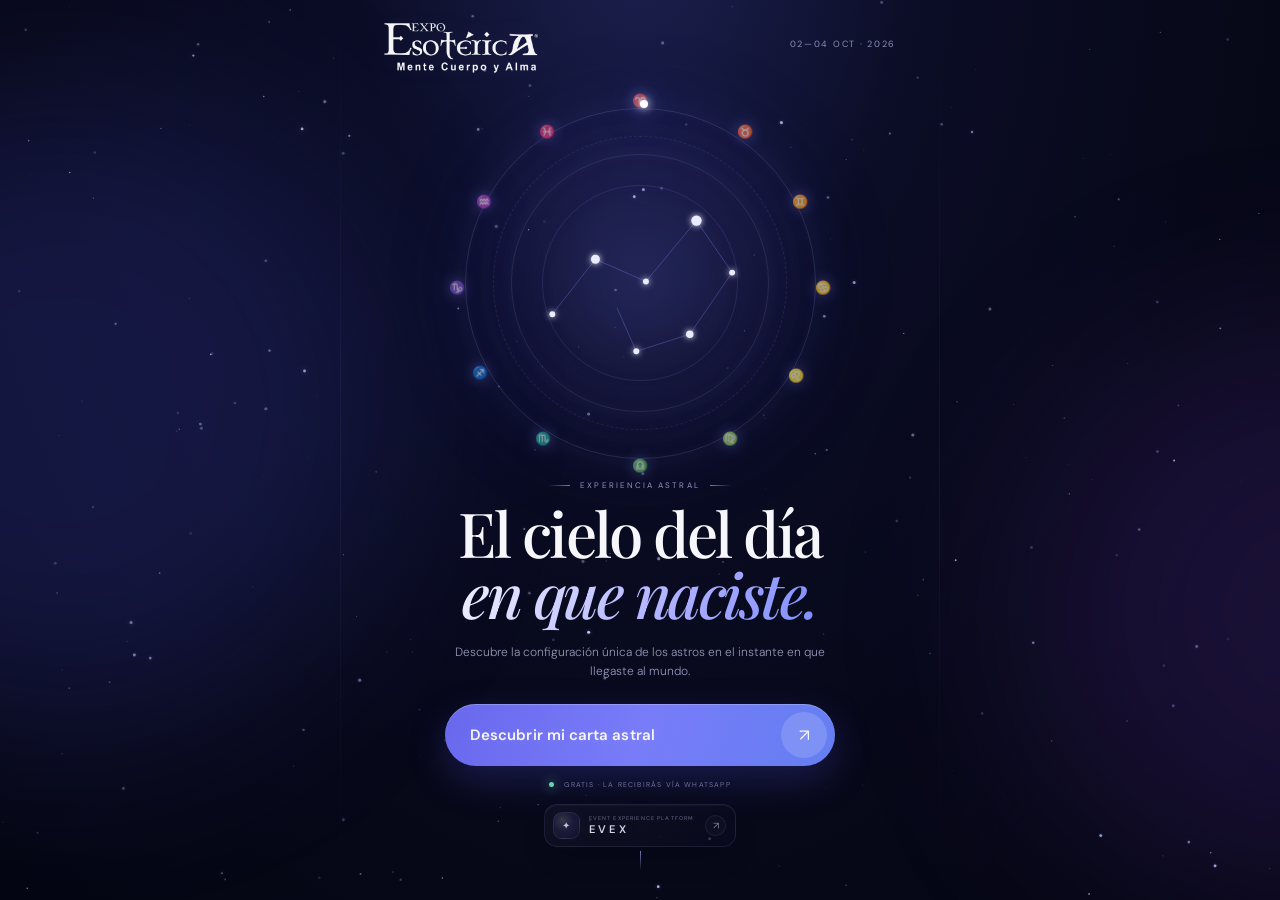
==== commit 26c59c95: "Add files via upload" ====
--- a/index.html
+++ b/index.html
@@ -115,33 +115,49 @@
     </section>
 
     <section class="screen success-screen" id="successScreen">
-      <header class="brandbar success-brand"><img src="assets/logo-expo-esoterica.png" alt="Expo Esotérica" class="brand-logo"></header>
-      <div class="success-cosmos"><div class="success-ring r1"></div><div class="success-ring r2"></div><div class="success-ring r3"></div><div class="success-core">✦</div><span class="spark s1"></span><span class="spark s2"></span><span class="spark s3"></span></div>
+      <header class="brandbar success-brand">
+        <img src="assets/logo-expo-esoterica.png" alt="Expo Esotérica" class="brand-logo">
+      </header>
+
+      <div class="success-cosmos">
+        <div class="success-ring r1"></div>
+        <div class="success-ring r2"></div>
+        <div class="success-ring r3"></div>
+        <div class="success-core">✦</div>
+        <span class="spark s1"></span>
+        <span class="spark s2"></span>
+        <span class="spark s3"></span>
+      </div>
+
       <p class="kicker"><span></span> COORDENADAS REGISTRADAS <span></span></p>
       <h1>Tu punto en el universo<br><em>ya existe.</em></h1>
       <p class="lead">Estamos preparando tu Carta Astral. La recibirás directamente vía WhatsApp.</p>
+
       <div class="success-confirmation">
+        <span class="success-check">✓</span>
+        <div>
+          <small>REGISTRO COMPLETADO</small>
+          <strong>Todo está listo</strong>
+          <p>Tu Carta Astral será enviada al WhatsApp que registraste.</p>
+        </div>
+      </div>
 
-        <a href="https://meridianogis.com/evex/index.html"
-   class="evex-powered evex-powered-success"
-   target="_blank"
-   rel="noopener noreferrer"
-   aria-label="Powered by EVEX">
+      <!-- Datos internos: app.js los utiliza, pero el visitante no los ve -->
+      <span id="registrationId" hidden></span>
+      <span id="successZodiac" hidden></span>
 
-  <!-- aquí exactamente el mismo contenido
-       del badge EVEX que ya tienes -->
-</a>
-  <span class="success-check">✓</span>
-
-  <div>
-    <small>REGISTRO COMPLETADO</small>
-    <strong>Todo está listo</strong>
-    <p>Tu Carta Astral será enviada al WhatsApp que registraste.</p>
-  </div>
-</div>
-
-<!-- Se conserva para uso interno del sistema -->
-<span id="registrationId" hidden></span>
+      <a href="https://meridianogis.com/evex/index.html"
+         class="evex-mark evex-mark-success"
+         target="_blank"
+         rel="noopener noreferrer"
+         aria-label="EVEX · Event Experience Platform">
+        <span class="evex-mark-star">✦</span>
+        <span class="evex-mark-copy">
+          <small>EVENT EXPERIENCE PLATFORM</small>
+          <strong>EVEX</strong>
+        </span>
+        <span class="evex-mark-arrow">↗</span>
+      </a>
     </section>
   </main>
   <script src="app.js"></script>
--- a/styles.css
+++ b/styles.css
@@ -5,7 +5,13 @@
 .brandbar{height:64px;display:flex;align-items:flex-start;justify-content:space-between;position:relative;z-index:5}.brand-logo{width:154px;height:52px;object-fit:contain;object-position:left center;filter:drop-shadow(0 0 18px rgba(155,164,255,.12));opacity:.96}.event-date{font-size:9px;letter-spacing:.19em;color:#8b90b4;margin-top:16px;white-space:nowrap}
 #welcome{overflow:hidden}.hero-visual{height:min(48vh,430px);min-height:335px;display:grid;place-items:center;position:relative;margin-top:-18px}.halo{position:absolute;border-radius:50%;pointer-events:none}.halo-1{width:390px;height:390px;background:radial-gradient(circle,rgba(116,121,255,.15),rgba(89,64,177,.07) 42%,transparent 69%);filter:blur(8px);animation:breathe 5s ease-in-out infinite}.halo-2{width:260px;height:260px;background:#7981ff;filter:blur(85px);opacity:.09;animation:breathe 7s 1s ease-in-out infinite reverse}@keyframes breathe{50%{transform:scale(1.16);opacity:.55}}
 .zodiac-wheel{width:min(86vw,390px);aspect-ratio:1;position:relative;animation:levitate 6s ease-in-out infinite}@keyframes levitate{50%{transform:translateY(-8px)}}.zodiac-ring{position:absolute;border-radius:50%;inset:5%;border:1px solid rgba(151,158,255,.19);box-shadow:0 0 55px rgba(105,111,255,.08),inset 0 0 60px rgba(105,111,255,.04)}.ring-a{animation:spin 48s linear infinite}.ring-a:before,.ring-a:after{content:"";position:absolute;inset:8%;border-radius:50%;border:1px dashed rgba(167,171,255,.12)}.ring-a:after{inset:22%;border-style:solid}.ring-b{inset:17%;border-color:rgba(199,202,255,.12);animation:spin 35s linear infinite reverse}@keyframes spin{to{transform:rotate(360deg)}}.z{position:absolute;color:#9ca2e9;font-size:13px;opacity:.64;text-shadow:0 0 14px rgba(132,142,255,.6)}.z1{left:48%;top:1%}.z2{right:21%;top:9%}.z3{right:7%;top:27%}.z4{right:1%;top:49%}.z5{right:8%;bottom:24%}.z6{right:25%;bottom:8%}.z7{left:48%;bottom:1%}.z8{left:23%;bottom:8%}.z9{left:7%;bottom:25%}.z10{left:1%;top:49%}.z11{left:8%;top:27%}.z12{left:24%;top:9%}.constellation{position:absolute;inset:10%;width:80%;height:80%;overflow:visible}.const-line{fill:none;stroke:#818cff;stroke-width:1;stroke-opacity:.43;stroke-dasharray:600;stroke-dashoffset:600;animation:draw 3.2s .4s var(--ease) forwards}.const-stars circle{fill:#e9ebff;animation:starBeat 2.6s ease-in-out infinite;transform-origin:center}.const-stars circle:nth-child(2n){animation-delay:.7s}.const-stars circle:nth-child(3n){animation-delay:1.2s}@keyframes draw{to{stroke-dashoffset:0}}@keyframes starBeat{50%{opacity:.42;transform:scale(.65)}}.planet{position:absolute;inset:0;border-radius:50%;animation:spin 13s linear infinite}.planet span{position:absolute;left:50%;top:3%;width:8px;height:8px;border-radius:50%;background:#fff;box-shadow:0 0 9px #fff,0 0 24px #8f99ff,0 0 42px #6f74ff}
-.hero-copy{text-align:center;margin-top:-18px;position:relative;z-index:4}.kicker{display:flex;justify-content:center;align-items:center;gap:10px;font-size:8px;letter-spacing:.26em;color:#8f95c0;margin:0 0 13px}.kicker span{width:22px;height:1px;background:linear-gradient(90deg,transparent,#747bb8)}.kicker span:last-child{transform:scaleX(-1)}h1,h2{font-family:'Playfair Display',serif;font-weight:500;margin:0;letter-spacing:-.04em}h1{font-size:clamp(40px,10.7vw,62px);line-height:.98}h1 em,h2 em{font-weight:500;font-style:italic;background:linear-gradient(120deg,#f4f4ff,#a7aaff 65%,#7c8dff);-webkit-background-clip:text;background-clip:text;color:transparent}.lead{max-width:410px;margin:18px auto 22px;color:#9398b8;font-size:12px;line-height:1.65;font-weight:300}.cta{width:min(100%,390px);height:62px;border:0;border-radius:31px;margin:0 auto;display:flex;align-items:center;justify-content:space-between;padding:0 8px 0 25px;background:linear-gradient(110deg,#6868ed,#787cf8 50%,#647ff2);box-shadow:0 14px 38px rgba(73,77,207,.28),inset 0 1px 0 rgba(255,255,255,.24);cursor:pointer;transition:.35s var(--ease);position:relative;overflow:hidden}.cta:before{content:"";position:absolute;inset:0;background:linear-gradient(110deg,transparent 20%,rgba(255,255,255,.18),transparent 62%);transform:translateX(-120%);animation:ctaShine 4.2s 1.2s infinite}@keyframes ctaShine{0%,68%{transform:translateX(-120%)}100%{transform:translateX(120%)}}.cta:hover{transform:translateY(-3px);box-shadow:0 20px 50px rgba(78,83,223,.4)}.cta span{font-size:12px;font-weight:500;letter-spacing:.015em;position:relative}.cta b{width:46px;height:46px;border-radius:50%;display:grid;place-items:center;background:rgba(255,255,255,.15);font-size:17px;font-weight:400;position:relative}.delivery{font-size:7px;letter-spacing:.17em;color:#73799d;margin:14px 0 0}.delivery i{display:inline-block;width:5px;height:5px;border-radius:50%;background:#6ee4aa;box-shadow:0 0 12px #6ee4aa;margin-right:7px}.swipe-hint{height:26px;display:grid;place-items:center;margin-top:auto}.swipe-hint span{width:1px;height:20px;background:linear-gradient(#7d82bf,transparent);animation:hint 1.7s infinite}@keyframes hint{50%{transform:translateY(6px);opacity:.35}}
+.hero-copy{text-align:center;margin-top:-18px;position:relative;z-index:4}.kicker{display:flex;justify-content:center;align-items:center;gap:10px;font-size:8px;letter-spacing:.26em;color:#8f95c0;margin:0 0 13px}.kicker span{width:22px;height:1px;background:linear-gradient(90deg,transparent,#747bb8)}.kicker span:last-child{transform:scaleX(-1)}h1,h2{font-family:'Playfair Display',serif;font-weight:500;margin:0;letter-spacing:-.04em}h1{font-size:clamp(40px,10.7vw,62px);line-height:.98}h1 em,h2 em{font-weight:500;font-style:italic;background:linear-gradient(120deg,#f4f4ff,#a7aaff 65%,#7c8dff);-webkit-background-clip:text;background-clip:text;color:transparent}.lead{max-width:410px;margin:18px auto 22px;color:#9398b8;font-size:12px;line-height:1.65;font-weight:300}.cta{width:min(100%,390px);height:62px;border:0;border-radius:31px;margin:0 auto;display:flex;align-items:center;justify-content:space-between;padding:0 8px 0 25px;background:linear-gradient(110deg,#6868ed,#787cf8 50%,#647ff2);box-shadow:0 14px 38px rgba(73,77,207,.28),inset 0 1px 0 rgba(255,255,255,.24);cursor:pointer;transition:.35s var(--ease);position:relative;overflow:hidden}.cta:before{content:"";position:absolute;inset:0;background:linear-gradient(110deg,transparent 20%,rgba(255,255,255,.18),transparent 62%);transform:translateX(-120%);animation:ctaShine 4.2s 1.2s infinite}@keyframes ctaShine{0%,68%{transform:translateX(-120%)}100%{transform:translateX(120%)}}.cta:hover{transform:translateY(-3px);box-shadow:0 20px 50px rgba(78,83,223,.4)}.cta span{
+  font-size:15px;
+  font-weight:600;
+  letter-spacing:.005em;
+  position:relative;
+  text-shadow:0 1px 8px rgba(255,255,255,.12);
+}.cta b{width:46px;height:46px;border-radius:50%;display:grid;place-items:center;background:rgba(255,255,255,.15);font-size:17px;font-weight:400;position:relative}.delivery{font-size:7px;letter-spacing:.17em;color:#73799d;margin:14px 0 0}.delivery i{display:inline-block;width:5px;height:5px;border-radius:50%;background:#6ee4aa;box-shadow:0 0 12px #6ee4aa;margin-right:7px}.swipe-hint{height:26px;display:grid;place-items:center;margin-top:auto}.swipe-hint span{width:1px;height:20px;background:linear-gradient(#7d82bf,transparent);animation:hint 1.7s infinite}@keyframes hint{50%{transform:translateY(6px);opacity:.35}}
 .form-screen{overflow:hidden}.form-top{height:62px;display:grid;grid-template-columns:48px 1fr 48px;align-items:start}.icon-btn{width:42px;height:42px;border:1px solid rgba(157,163,229,.13);border-radius:50%;background:rgba(255,255,255,.025);font-size:18px;cursor:pointer}.mini-logo{width:118px;height:42px;object-fit:contain;justify-self:center}.counter{text-align:right;padding-top:11px;font-size:10px;color:#596080}.counter strong{font-weight:500;color:#d6d8f7}.counter span{margin-left:2px}.journey{height:26px;position:relative;margin:4px 8px 38px;display:flex;align-items:center;justify-content:space-between}.journey:before{content:"";position:absolute;left:0;right:0;height:1px;background:rgba(156,163,225,.12)}.journey-line{position:absolute;left:0;width:20%;height:1px;background:linear-gradient(90deg,#7079ff,#b0b4ff);box-shadow:0 0 14px #6974ff;transition:width .65s var(--ease)}.journey i{width:6px;height:6px;border-radius:50%;background:#292d54;border:1px solid #666d9d;z-index:2;box-shadow:0 0 0 5px #08091b}.journey i:first-of-type{background:#c8cbff;box-shadow:0 0 12px #7e87ff,0 0 0 5px #08091b}
 .form-step{display:none}.form-step.active{display:block;animation:stepIn .65s var(--ease) both}@keyframes stepIn{from{opacity:0;transform:translateX(28px);filter:blur(6px)}to{opacity:1;transform:none;filter:none}}.step-art{width:92px;height:92px;border-radius:50%;display:grid;place-items:center;position:relative;margin:0 0 25px;background:radial-gradient(circle,rgba(115,124,255,.18),rgba(74,77,164,.04) 55%,transparent 72%);border:1px solid rgba(152,158,255,.12);box-shadow:0 0 55px rgba(78,84,218,.12)}.step-art:before,.step-art:after{content:"";position:absolute;border-radius:50%;border:1px solid rgba(152,158,255,.13)}.step-art:before{inset:10px}.step-art:after{inset:-9px;border-style:dashed;animation:spin 18s linear infinite}.glyph{font-size:29px;color:#dfe1ff;text-shadow:0 0 18px #818aff}.orbit-dot{position:absolute;left:50%;top:-12px;width:6px;height:6px;border-radius:50%;background:#fff;box-shadow:0 0 12px #8b92ff}.step-kicker{font-size:8px;letter-spacing:.25em;color:#747ba7;margin:0 0 12px}.form-step h2{font-size:clamp(44px,11.5vw,66px);line-height:.98}.step-copy{font-size:12px;color:#858baa;margin:14px 0 0;line-height:1.6}.glass-field{display:block;margin-top:38px;padding:13px 18px 12px;border:1px solid rgba(151,158,221,.16);border-radius:18px;background:linear-gradient(135deg,rgba(255,255,255,.055),rgba(255,255,255,.018));box-shadow:inset 0 1px rgba(255,255,255,.04),0 18px 55px rgba(0,0,0,.12);backdrop-filter:blur(15px);transition:.3s}.glass-field:focus-within{border-color:rgba(129,138,255,.55);box-shadow:0 0 0 4px rgba(109,116,255,.07),0 20px 60px rgba(0,0,0,.15)}.glass-field>span{display:block;color:#70769c;font-size:8px;letter-spacing:.12em;text-transform:uppercase;margin-bottom:5px}.glass-field input{width:100%;border:0;outline:0;background:transparent;color:#f4f4ff;font-size:17px;padding:3px 0}.glass-field input::placeholder{color:#555b7b}.glass-field input[type=date]{color-scheme:dark}.next-button{width:100%;height:58px;border:0;border-bottom:1px solid rgba(142,150,225,.2);background:transparent;margin-top:26px;padding:0 4px;color:#b9bde1;display:flex;align-items:center;justify-content:space-between;font-size:10px;text-transform:uppercase;letter-spacing:.16em;cursor:pointer}.next-button span{font-size:20px;color:#9fa7ff}.zodiac-result{display:none;margin-top:12px;padding:14px 18px;border-radius:16px;background:rgba(101,108,225,.08);border:1px solid rgba(137,145,255,.13)}.zodiac-result.show{display:flex;align-items:center;justify-content:space-between;animation:stepIn .45s var(--ease)}.zodiac-result small{font-size:7px;letter-spacing:.18em;color:#71789d}.zodiac-result strong{font-family:'Playfair Display',serif;font-size:18px;color:#d8dbff}.time-row{display:grid;grid-template-columns:1fr 24px 1fr;align-items:end;gap:5px}.time-row>b{text-align:center;padding-bottom:23px;color:#7c82a7;font-size:20px}.glass-field.compact input{font-size:24px}.period-selector{display:grid;grid-template-columns:1fr 1fr;gap:10px;margin-top:12px}.period-selector input{display:none}.period-selector label{text-align:center;padding:13px;border-radius:14px;border:1px solid rgba(151,158,221,.13);color:#6e7498;font-size:10px;cursor:pointer}.period-selector input:checked+label{color:#e7e8ff;background:rgba(110,118,244,.13);border-color:rgba(129,138,255,.4);box-shadow:0 0 24px rgba(87,94,222,.1)}.phone{position:relative}.phone i{position:absolute;left:18px;bottom:17px;font-style:normal;color:#9ca3dd;font-size:15px}.phone input{padding-left:39px}.consent{display:flex;gap:11px;margin-top:18px;cursor:pointer;align-items:flex-start}.consent input{display:none}.check{width:20px;height:20px;border-radius:6px;border:1px solid #555d9d;flex:0 0 20px;display:grid;place-items:center}.consent input:checked+.check{background:#747bf0;border-color:#8b91ff}.consent input:checked+.check:after{content:'✓';font-size:12px}.consent p{margin:0;color:#686e91;font-size:8px;line-height:1.55}.cta.final{margin-top:24px;width:100%}
 .success-screen{align-items:center;text-align:center;justify-content:center}.success-brand{position:absolute;left:24px;right:24px;top:max(22px,env(safe-area-inset-top))}.success-cosmos{width:260px;height:260px;position:relative;display:grid;place-items:center;margin:10px auto 25px}.success-ring{position:absolute;border-radius:50%;border:1px solid rgba(150,158,255,.24)}.r1{inset:0;animation:spin 18s linear infinite}.r2{inset:30px;border-style:dashed;animation:spin 12s linear infinite reverse}.r3{inset:65px;box-shadow:0 0 60px rgba(102,111,255,.16)}.success-core{font-size:42px;color:#fff;text-shadow:0 0 15px #fff,0 0 45px #7882ff;animation:starBeat 2.2s infinite}.spark{position:absolute;width:5px;height:5px;border-radius:50%;background:#fff;box-shadow:0 0 12px #8e96ff}.s1{top:18%;right:18%;animation:starBeat 2s infinite}.s2{bottom:22%;left:10%;animation:starBeat 2.7s .4s infinite}.s3{top:42%;left:0;animation:starBeat 1.8s .8s infinite}.success-screen h1{font-size:clamp(39px,10vw,58px)}.ticket-card{width:min(100%,380px);padding:20px 22px;margin-top:8px;border-radius:20px;border:1px solid rgba(148,155,230,.16);background:linear-gradient(135deg,rgba(255,255,255,.055),rgba(255,255,255,.018));backdrop-filter:blur(18px)}.ticket-card small,.ticket-card span{display:block;font-size:7px;letter-spacing:.19em;color:#72789d}.ticket-card strong{display:block;font-family:'Playfair Display',serif;font-size:25px;font-weight:500;margin:7px 0;color:#e9eaff}
@@ -24,3 +30,89 @@
 .evex-mark:hover .evex-mark-arrow{transform:translate(1px,-1px);color:#fff;border-color:rgba(185,191,255,.2)}
 @keyframes evexMarkIn{from{opacity:0;transform:translateY(7px);filter:blur(4px)}to{opacity:.88;transform:none;filter:none}}
 @media(max-height:720px){.evex-mark{margin-top:10px;padding-top:6px;padding-bottom:6px}.evex-mark-star{width:24px;height:24px}.evex-mark-copy strong{font-size:10px}}
+
+.evex-powered-success{
+  position:relative;
+  left:auto;
+  bottom:auto;
+  transform:none;
+  margin:22px auto 0;
+}
+
+.evex-powered-success:hover{
+  transform:translateY(-2px);
+}
+.success-confirmation{
+  width:min(100%,380px);
+  display:flex;
+  align-items:center;
+  gap:16px;
+
+  margin:8px auto 0;
+  padding:18px 20px;
+
+  text-align:left;
+
+  border:1px solid rgba(148,155,230,.14);
+  border-radius:20px;
+
+  background:
+    linear-gradient(
+      135deg,
+      rgba(255,255,255,.05),
+      rgba(255,255,255,.015)
+    );
+
+  backdrop-filter:blur(18px);
+  -webkit-backdrop-filter:blur(18px);
+}
+
+.success-check{
+  width:42px;
+  height:42px;
+  flex:0 0 42px;
+
+  display:grid;
+  place-items:center;
+
+  border-radius:50%;
+
+  background:rgba(110,228,170,.08);
+  border:1px solid rgba(110,228,170,.25);
+
+  color:#79efb8;
+  font-size:16px;
+
+  box-shadow:
+    0 0 25px rgba(110,228,170,.08);
+}
+
+.success-confirmation small{
+  display:block;
+
+  margin-bottom:4px;
+
+  font-size:7px;
+  letter-spacing:.18em;
+
+  color:#73799d;
+}
+
+.success-confirmation strong{
+  display:block;
+
+  font-family:"Playfair Display",serif;
+  font-size:20px;
+  font-weight:500;
+
+  color:#f1f1ff;
+}
+
+.success-confirmation p{
+  margin:5px 0 0;
+
+  font-size:9px;
+  line-height:1.5;
+
+  color:#858baa;
+}
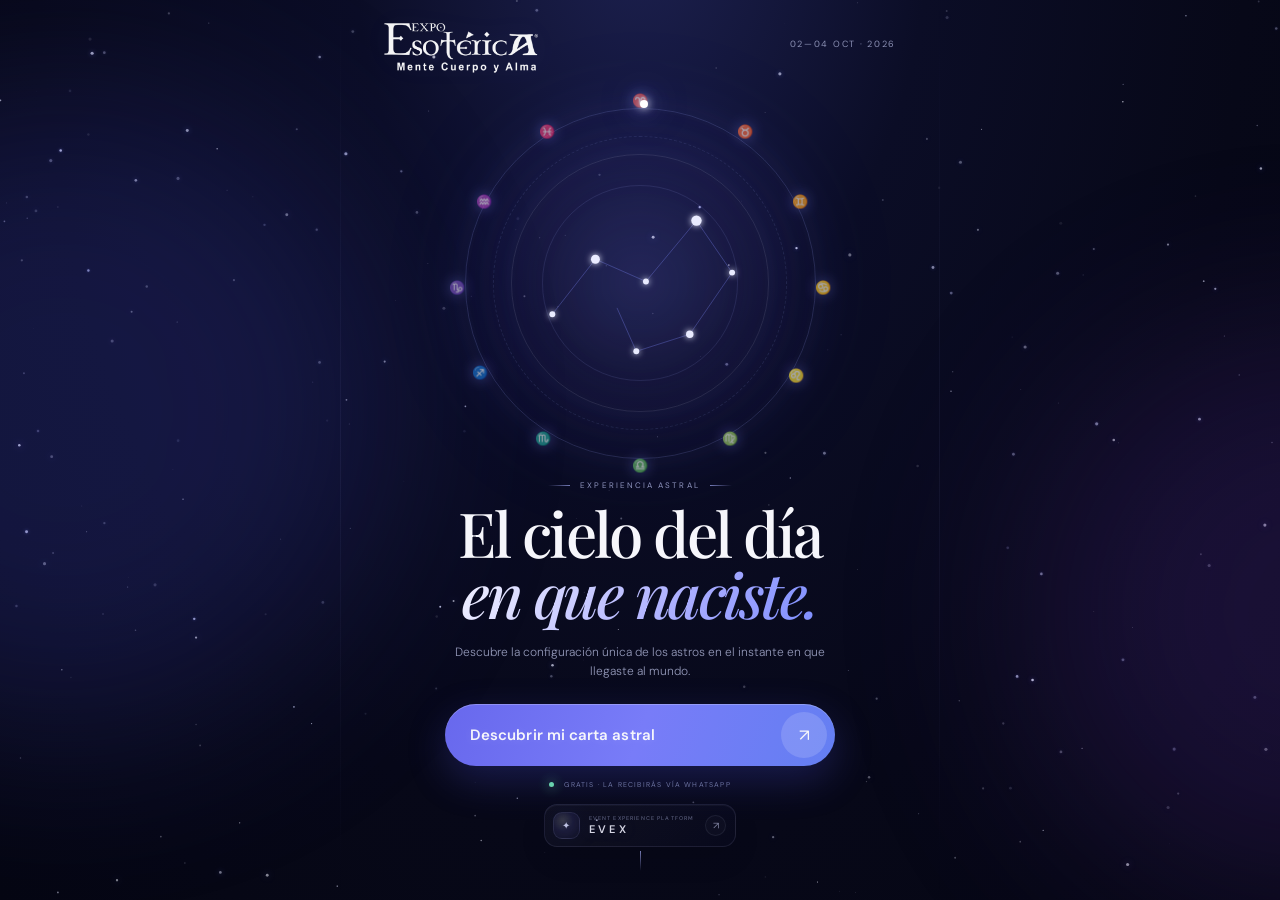
==== commit 784c09de: "Update index.html" ====
--- a/index.html
+++ b/index.html
@@ -47,7 +47,7 @@
         <button class="cta" id="startButton"><span>Descubrir mi carta astral</span><b>↗</b></button>
         <p class="delivery"><i></i> GRATIS · LA RECIBIRÁS VÍA WHATSAPP</p>
       </div>
-   <a href="https://meridianogis.com/evex/index.html" class="evex-mark" target="_blank" rel="noopener noreferrer" aria-label="EVEX · Event Experience Platform">
+   <a href="https://testerv17.github.io/EVEX/" class="evex-mark" target="_blank" rel="noopener noreferrer" aria-label="EVEX · Event Experience Platform">
         <span class="evex-mark-star">✦</span>
         <span class="evex-mark-copy"><small>EVENT EXPERIENCE PLATFORM</small><strong>EVEX</strong></span>
         <span class="evex-mark-arrow">↗</span>
@@ -146,7 +146,7 @@
       <span id="registrationId" hidden></span>
       <span id="successZodiac" hidden></span>
 
-      <a href="https://meridianogis.com/evex/index.html"
+      <a href="https://testerv17.github.io/EVEX/"
          class="evex-mark evex-mark-success"
          target="_blank"
          rel="noopener noreferrer"
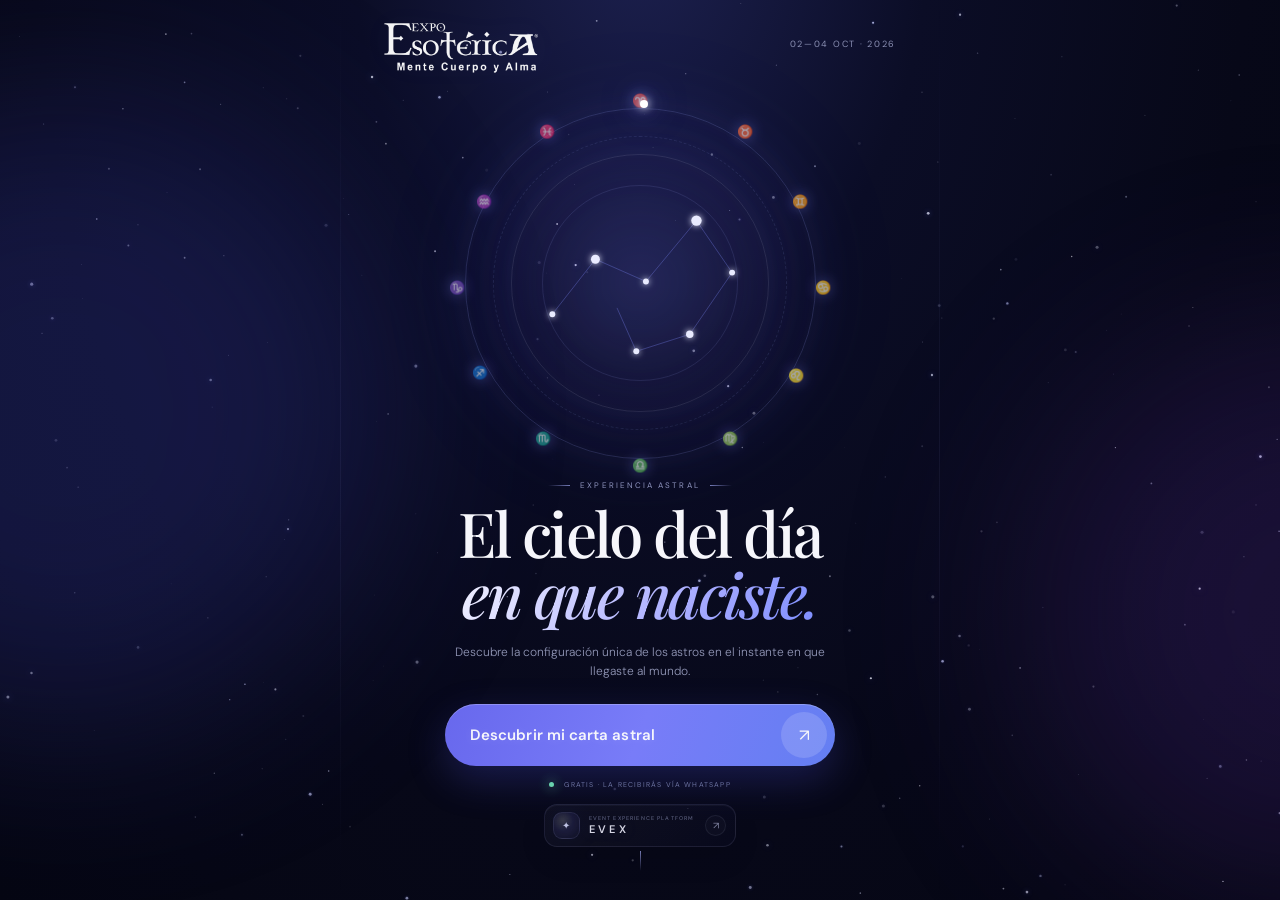
==== commit 868b2ba8: "Update index.html" ====
--- a/index.html
+++ b/index.html
@@ -47,7 +47,7 @@
         <button class="cta" id="startButton"><span>Descubrir mi carta astral</span><b>↗</b></button>
         <p class="delivery"><i></i> GRATIS · LA RECIBIRÁS VÍA WHATSAPP</p>
       </div>
-   <a href="https://testerv17.github.io/EVEX/" class="evex-mark" target="_blank" rel="noopener noreferrer" aria-label="EVEX · Event Experience Platform">
+   <a href="https://meridianogis.com/evex/index.html" class="evex-mark" target="_blank" rel="noopener noreferrer" aria-label="EVEX · Event Experience Platform">
         <span class="evex-mark-star">✦</span>
         <span class="evex-mark-copy"><small>EVENT EXPERIENCE PLATFORM</small><strong>EVEX</strong></span>
         <span class="evex-mark-arrow">↗</span>
@@ -146,7 +146,7 @@
       <span id="registrationId" hidden></span>
       <span id="successZodiac" hidden></span>
 
-      <a href="https://testerv17.github.io/EVEX/"
+      <a href="https://meridianogis.com/evex/index.html"
          class="evex-mark evex-mark-success"
          target="_blank"
          rel="noopener noreferrer"
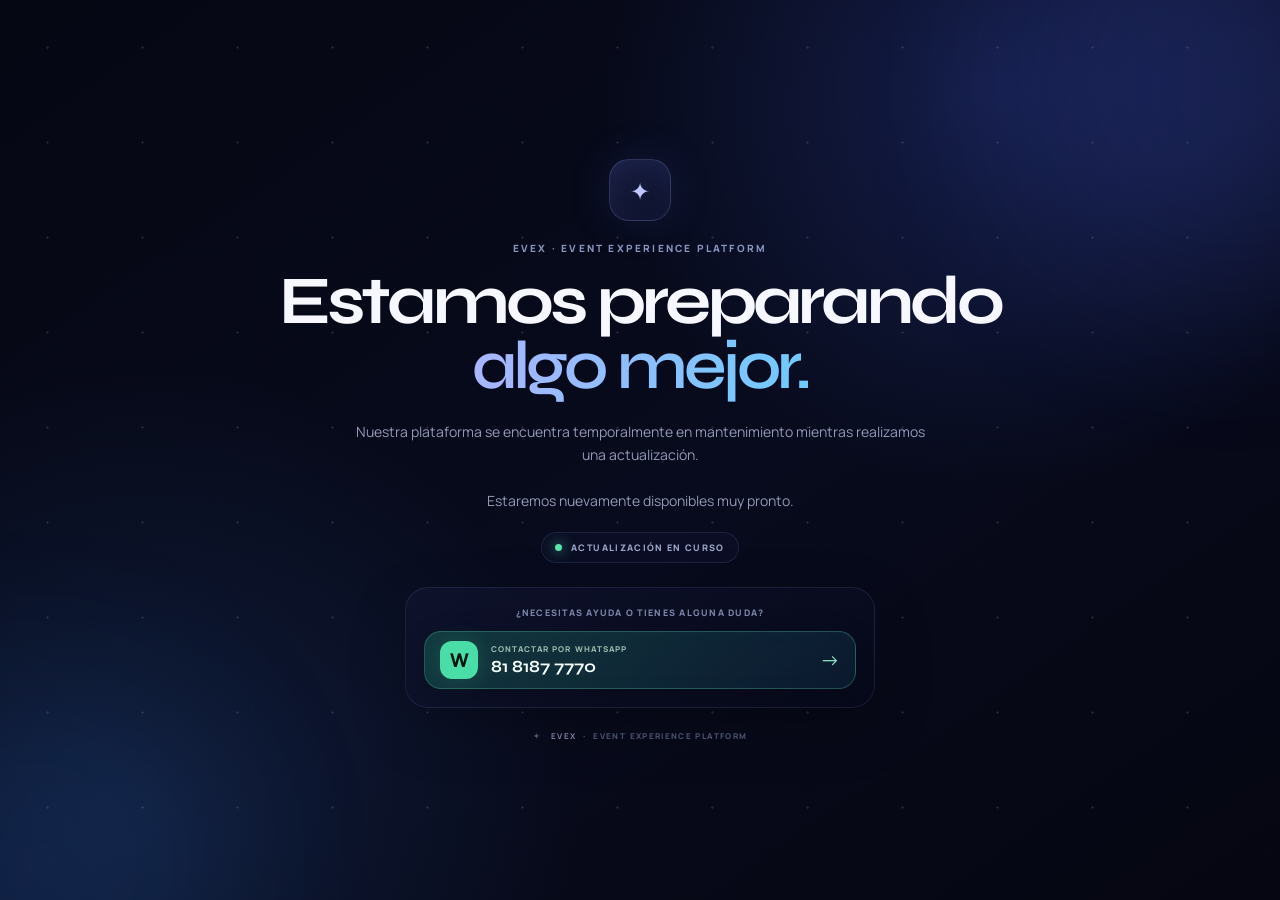
==== commit ca1762b1: "Rename index (1).html to index.html" ====
--- a/index.html
+++ b/index.html
@@ -1,167 +1,668 @@
-<!doctype html>
-<html lang="es">
-<head>
-  <meta charset="utf-8">
-  <meta name="viewport" content="width=device-width,initial-scale=1,viewport-fit=cover">
-  <meta name="theme-color" content="#08091b">
-  <title>Expo Esotérica · Carta Astral</title>
-  <link rel="preconnect" href="https://fonts.googleapis.com">
-  <link rel="preconnect" href="https://fonts.gstatic.com" crossorigin>
-  <link href="https://fonts.googleapis.com/css2?family=DM+Sans:wght@300;400;500;600&family=Playfair+Display:ital,wght@0,500;1,500&display=swap" rel="stylesheet">
-  <link rel="stylesheet" href="styles.css">
-</head>
-<body>
-  <canvas id="cosmos" aria-hidden="true"></canvas>
-  <div class="aurora aurora-a"></div><div class="aurora aurora-b"></div>
-
-  <main class="app-shell">
-    <section class="screen active" id="welcome">
-      <header class="brandbar">
-        <img src="assets/logo-expo-esoterica.png" alt="Expo Esotérica" class="brand-logo">
-        <span class="event-date">02—04 OCT · 2026</span>
-      </header>
-
-      <div class="hero-visual" id="heroVisual" aria-hidden="true">
-        <div class="halo halo-1"></div><div class="halo halo-2"></div>
-        <div class="zodiac-wheel">
-          <div class="zodiac-ring ring-a"></div><div class="zodiac-ring ring-b"></div>
-          <span class="z z1">♈</span><span class="z z2">♉</span><span class="z z3">♊</span><span class="z z4">♋</span>
-          <span class="z z5">♌</span><span class="z z6">♍</span><span class="z z7">♎</span><span class="z z8">♏</span>
-          <span class="z z9">♐</span><span class="z z10">♑</span><span class="z z11">♒</span><span class="z z12">♓</span>
-          <svg class="constellation" viewBox="0 0 420 420">
-            <defs><filter id="glow"><feGaussianBlur stdDeviation="4" result="b"/><feMerge><feMergeNode in="b"/><feMergeNode in="SourceGraphic"/></feMerge></filter></defs>
-            <path class="const-line" d="M92 252 L150 178 L218 208 L286 126 L334 196 L277 279 L205 302 L150 178"/>
-            <g class="const-stars" filter="url(#glow)">
-              <circle cx="92" cy="252" r="4"/><circle cx="150" cy="178" r="6"/><circle cx="218" cy="208" r="4"/>
-              <circle cx="286" cy="126" r="7"/><circle cx="334" cy="196" r="4"/><circle cx="277" cy="279" r="5"/><circle cx="205" cy="302" r="4"/>
-            </g>
-          </svg>
-          <div class="planet"><span></span></div>
-        </div>
-      </div>
-
-      <div class="hero-copy">
-        <p class="kicker"><span></span> EXPERIENCIA ASTRAL <span></span></p>
-        <h1>El cielo del día<br><em>en que naciste.</em></h1>
-        <p class="lead">Descubre la configuración única de los astros en el instante en que llegaste al mundo.</p>
-        <button class="cta" id="startButton"><span>Descubrir mi carta astral</span><b>↗</b></button>
-        <p class="delivery"><i></i> GRATIS · LA RECIBIRÁS VÍA WHATSAPP</p>
-      </div>
-   <a href="https://meridianogis.com/evex/index.html" class="evex-mark" target="_blank" rel="noopener noreferrer" aria-label="EVEX · Event Experience Platform">
-        <span class="evex-mark-star">✦</span>
-        <span class="evex-mark-copy"><small>EVENT EXPERIENCE PLATFORM</small><strong>EVEX</strong></span>
-        <span class="evex-mark-arrow">↗</span>
-      </a>
-      <div class="swipe-hint"><span></span></div>
-    </section>
-
-    <section class="screen form-screen" id="formScreen">
-      <header class="form-top">
-        <button id="backButton" class="icon-btn" aria-label="Volver">←</button>
-        <img src="assets/logo-expo-esoterica.png" alt="Expo Esotérica" class="mini-logo">
-        <div class="counter"><strong id="currentStep">01</strong><span>/05</span></div>
-      </header>
-
-      <div class="journey" aria-hidden="true"><span class="journey-line" id="progressBar"></span><i></i><i></i><i></i><i></i><i></i></div>
-
-      <form id="astroForm" novalidate>
-        <div class="form-step active" data-step="1">
-          <div class="step-art"><span class="glyph">✦</span><span class="orbit-dot"></span></div>
-          <p class="step-kicker">01 · IDENTIDAD</p><h2>¿Cómo te<br><em>llamas?</em></h2>
-          <p class="step-copy">Empecemos por ti.</p>
-          <label class="glass-field"><span>Tu nombre</span><input id="nombre" name="nombre" type="text" autocomplete="name" placeholder="Escribe tu nombre" required></label>
-          <button type="button" class="next-button">Continuar <span>→</span></button>
-        </div>
-
-        <div class="form-step" data-step="2">
-          <div class="step-art zodiac-preview"><span id="zodiacGlyph" class="glyph">☉</span><span class="orbit-dot"></span></div>
-          <p class="step-kicker">02 · NACIMIENTO</p><h2>¿Cuándo<br><em>naciste?</em></h2>
-          <p class="step-copy" id="zodiacText">Tu fecha revela tu signo solar.</p>
-          <label class="glass-field"><span>Fecha de nacimiento</span><input id="fechaNacimiento" name="fechaNacimiento" type="date" required></label>
-          <div class="zodiac-result" id="zodiacResult"><small>TU SIGNO SOLAR</small><strong id="zodiacName">—</strong></div>
-          <button type="button" class="next-button">Continuar <span>→</span></button>
-        </div>
-
-        <div class="form-step" data-step="3">
-          <div class="step-art"><span class="glyph">⌖</span><span class="orbit-dot"></span></div>
-          <p class="step-kicker">03 · ORIGEN</p><h2>¿Dónde<br><em>naciste?</em></h2>
-          <p class="step-copy">La ubicación completa tus coordenadas astrales.</p>
-          <label class="glass-field"><span>Ciudad de nacimiento</span><input id="lugarNacimiento" name="lugarNacimiento" type="text" placeholder="Ej. Monterrey, Nuevo León" required></label>
-          <button type="button" class="next-button">Continuar <span>→</span></button>
-        </div>
-
-        <div class="form-step" data-step="4">
-          <div class="step-art"><span class="glyph">◷</span><span class="orbit-dot"></span></div>
-          <p class="step-kicker">04 · EL INSTANTE</p><h2>¿A qué hora<br><em>naciste?</em></h2>
-          <p class="step-copy">Usa la hora más exacta que tengas.</p>
-          <div class="time-row">
-            <label class="glass-field compact"><span>Hora</span><input id="hora" name="hora" type="number" min="1" max="12" placeholder="08" required></label>
-            <b>:</b>
-            <label class="glass-field compact"><span>Minuto</span><input id="minuto" name="minuto" type="number" min="0" max="59" placeholder="30" required></label>
-          </div>
-          <div class="period-selector"><input type="radio" id="am" name="periodo" value="AM" checked><label for="am">AM</label><input type="radio" id="pm" name="periodo" value="PM"><label for="pm">PM</label></div>
-          <button type="button" class="next-button">Continuar <span>→</span></button>
-        </div>
-
-        <div class="form-step" data-step="5">
-          <div class="step-art"><span class="glyph">✧</span><span class="orbit-dot"></span></div>
-          <p class="step-kicker">05 · CONEXIÓN</p><h2>Tu carta está<br><em>casi lista.</em></h2>
-          <p class="step-copy">¿A qué WhatsApp enviamos tu experiencia?</p>
-          <label class="glass-field phone"><span>WhatsApp</span><i>+52</i><input id="whatsapp" name="whatsapp" type="tel" inputmode="numeric" maxlength="10" minlength="10" placeholder="81 1234 5678" required></label>
-          <label class="consent"><input id="consentimiento" type="checkbox" required><span class="check"></span><p>Acepto que Expo Esotérica utilice estos datos para generar y enviarme mi Carta Astral vía WhatsApp.</p></label>
-          <button type="submit" class="cta final"><span>Crear mi carta astral</span><b>✦</b></button>
-        </div>
-      </form>
-    </section>
-
-    <section class="screen success-screen" id="successScreen">
-      <header class="brandbar success-brand">
-        <img src="assets/logo-expo-esoterica.png" alt="Expo Esotérica" class="brand-logo">
-      </header>
-
-      <div class="success-cosmos">
-        <div class="success-ring r1"></div>
-        <div class="success-ring r2"></div>
-        <div class="success-ring r3"></div>
-        <div class="success-core">✦</div>
-        <span class="spark s1"></span>
-        <span class="spark s2"></span>
-        <span class="spark s3"></span>
-      </div>
-
-      <p class="kicker"><span></span> COORDENADAS REGISTRADAS <span></span></p>
-      <h1>Tu punto en el universo<br><em>ya existe.</em></h1>
-      <p class="lead">Estamos preparando tu Carta Astral. La recibirás directamente vía WhatsApp.</p>
-
-      <div class="success-confirmation">
-        <span class="success-check">✓</span>
-        <div>
-          <small>REGISTRO COMPLETADO</small>
-          <strong>Todo está listo</strong>
-          <p>Tu Carta Astral será enviada al WhatsApp que registraste.</p>
-        </div>
-      </div>
-
-      <!-- Datos internos: app.js los utiliza, pero el visitante no los ve -->
-      <span id="registrationId" hidden></span>
-      <span id="successZodiac" hidden></span>
-
-      <a href="https://meridianogis.com/evex/index.html"
-         class="evex-mark evex-mark-success"
-         target="_blank"
-         rel="noopener noreferrer"
-         aria-label="EVEX · Event Experience Platform">
-        <span class="evex-mark-star">✦</span>
-        <span class="evex-mark-copy">
-          <small>EVENT EXPERIENCE PLATFORM</small>
-          <strong>EVEX</strong>
-        </span>
-        <span class="evex-mark-arrow">↗</span>
-      </a>
-    </section>
-  </main>
-  <script src="app.js"></script>
-</body>
-</html>
-
-
+<!DOCTYPE html>
+<html lang="es">
+<head>
+<meta charset="UTF-8">
+<meta name="viewport" content="width=device-width, initial-scale=1.0">
+
+<title>EVEX · Actualización en curso</title>
+
+<link rel="preconnect" href="https://fonts.googleapis.com">
+<link rel="preconnect" href="https://fonts.gstatic.com" crossorigin>
+<link href="https://fonts.googleapis.com/css2?family=Manrope:wght@500;600;700;800&family=Syne:wght@600;700;800&display=swap" rel="stylesheet">
+
+<style>
+*{
+  box-sizing:border-box;
+  margin:0;
+  padding:0;
+}
+
+:root{
+  --bg:#050713;
+  --text:#f7f8ff;
+  --muted:#9299b5;
+  --blue:#668cff;
+  --cyan:#74dfff;
+  --green:#59e5ae;
+}
+
+html,body{
+  width:100%;
+  min-height:100%;
+}
+
+body{
+  min-height:100vh;
+  color:var(--text);
+  font-family:"Manrope",sans-serif;
+
+  background:
+    radial-gradient(circle at 78% 10%,
+      rgba(63,92,220,.24),
+      transparent 31%),
+    radial-gradient(circle at 10% 90%,
+      rgba(62,126,214,.16),
+      transparent 32%),
+    linear-gradient(145deg,#050713,#080b1d 55%,#050611);
+
+  overflow-x:hidden;
+}
+
+/* =========================
+   FONDO
+========================= */
+
+.stars,
+.stars:before,
+.stars:after{
+  position:fixed;
+  inset:0;
+  content:"";
+  pointer-events:none;
+
+  background-image:
+    radial-gradient(circle,#fff 1px,transparent 1.4px);
+
+  background-size:95px 95px;
+  opacity:.10;
+}
+
+.stars:before{
+  background-size:145px 145px;
+  transform:translate(35px,55px);
+  opacity:.14;
+}
+
+.stars:after{
+  background-size:210px 210px;
+  transform:translate(90px,20px);
+  opacity:.08;
+}
+
+.orb{
+  position:fixed;
+  border-radius:50%;
+  filter:blur(100px);
+  pointer-events:none;
+}
+
+.orb.one{
+  width:400px;
+  height:400px;
+  right:-150px;
+  top:-120px;
+  background:#526eff;
+  opacity:.17;
+}
+
+.orb.two{
+  width:350px;
+  height:350px;
+  left:-140px;
+  bottom:-140px;
+  background:#3189ff;
+  opacity:.12;
+}
+
+/* =========================
+   LAYOUT
+========================= */
+
+.page{
+  position:relative;
+  z-index:5;
+
+  width:100%;
+  min-height:100vh;
+
+  display:flex;
+  align-items:center;
+  justify-content:center;
+
+  padding:32px 22px;
+}
+
+.content{
+  width:min(760px,100%);
+  text-align:center;
+}
+
+/* =========================
+   LOGO / SYMBOL
+========================= */
+
+.symbol{
+  width:62px;
+  height:62px;
+  margin:0 auto 20px;
+
+  display:grid;
+  place-items:center;
+
+  border-radius:20px;
+  border:1px solid rgba(180,190,255,.18);
+
+  background:
+    linear-gradient(
+      145deg,
+      rgba(112,125,255,.18),
+      rgba(79,126,255,.05)
+    );
+
+  box-shadow:
+    0 0 45px rgba(88,112,255,.14),
+    inset 0 0 25px rgba(139,151,255,.05);
+
+  font-size:24px;
+  color:#bec7ff;
+}
+
+/* =========================
+   TEXTOS
+========================= */
+
+.eyebrow{
+  margin-bottom:14px;
+
+  font-size:10px;
+  font-weight:800;
+  letter-spacing:.22em;
+
+  color:#8993bd;
+}
+
+h1{
+  max-width:750px;
+  margin:auto;
+
+  font-family:"Syne",sans-serif;
+  font-size:clamp(38px,5.4vw,68px);
+  line-height:.96;
+  letter-spacing:-.055em;
+  font-weight:700;
+}
+
+h1 span{
+  font-weight:600;
+
+  background:
+    linear-gradient(90deg,#a9b5ff,#70caff);
+
+  -webkit-background-clip:text;
+  background-clip:text;
+  color:transparent;
+}
+
+.description{
+  max-width:570px;
+  margin:20px auto 0;
+
+  color:var(--muted);
+  font-size:14px;
+  line-height:1.65;
+}
+
+/* =========================
+   STATUS
+========================= */
+
+.status{
+  display:inline-flex;
+  align-items:center;
+  gap:9px;
+
+  margin-top:20px;
+  padding:8px 13px;
+
+  border:1px solid rgba(143,155,224,.14);
+  border-radius:999px;
+
+  background:rgba(13,17,43,.55);
+
+  color:#9ea7c8;
+
+  font-size:9px;
+  font-weight:800;
+  letter-spacing:.15em;
+}
+
+.status i{
+  width:7px;
+  height:7px;
+  border-radius:50%;
+
+  background:var(--green);
+  box-shadow:0 0 14px var(--green);
+
+  animation:pulse 1.7s infinite;
+}
+
+/* =========================
+   CONTACTO
+========================= */
+
+.contact{
+  width:min(470px,100%);
+  margin:24px auto 0;
+
+  padding:18px;
+
+  border:1px solid rgba(170,180,255,.11);
+  border-radius:23px;
+
+  background:
+    linear-gradient(
+      145deg,
+      rgba(17,21,48,.66),
+      rgba(8,11,29,.48)
+    );
+
+  backdrop-filter:blur(18px);
+
+  box-shadow:
+    0 20px 60px rgba(0,0,0,.18);
+}
+
+.contact-label{
+  display:block;
+  margin-bottom:12px;
+
+  color:#7d86a8;
+
+  font-size:9px;
+  font-weight:800;
+  letter-spacing:.14em;
+}
+
+/* =========================
+   WHATSAPP
+========================= */
+
+.whatsapp{
+  width:100%;
+  min-height:58px;
+
+  display:flex;
+  align-items:center;
+
+  padding:8px 15px;
+
+  border:1px solid rgba(91,230,180,.27);
+  border-radius:17px;
+
+  text-decoration:none;
+  color:#f2fff9;
+
+  background:
+    linear-gradient(
+      135deg,
+      rgba(40,190,136,.23),
+      rgba(42,125,180,.13)
+    );
+
+  box-shadow:
+    0 12px 35px rgba(0,0,0,.16),
+    inset 0 0 22px rgba(90,230,180,.025);
+
+  transition:
+    transform .25s ease,
+    border-color .25s ease,
+    background .25s ease;
+}
+
+.whatsapp:hover{
+  transform:translateY(-2px);
+
+  border-color:rgba(91,230,180,.5);
+
+  background:
+    linear-gradient(
+      135deg,
+      rgba(40,190,136,.31),
+      rgba(42,125,180,.17)
+    );
+}
+
+.wa-icon{
+  width:38px;
+  height:38px;
+  flex:0 0 38px;
+
+  display:grid;
+  place-items:center;
+
+  margin-right:13px;
+
+  border-radius:12px;
+
+  background:#4bdda7;
+  color:#06150f;
+
+  font-size:19px;
+  font-weight:900;
+
+  box-shadow:0 0 22px rgba(75,221,167,.17);
+}
+
+.wa-copy{
+  flex:1;
+  min-width:0;
+  text-align:left;
+}
+
+.wa-copy small{
+  display:block;
+
+  margin-bottom:2px;
+
+  color:#99bbae;
+
+  font-size:8px;
+  font-weight:800;
+  letter-spacing:.13em;
+}
+
+.wa-copy strong{
+  display:block;
+
+  color:#f5fffb;
+
+  font-family:"Syne",sans-serif;
+  font-size:17px;
+  font-weight:650;
+}
+
+.arrow{
+  margin-left:10px;
+
+  color:#8be7c5;
+  font-size:20px;
+}
+
+/* =========================
+   FOOTER
+========================= */
+
+footer{
+  margin-top:22px;
+
+  color:#505875;
+
+  font-size:8px;
+  font-weight:800;
+  letter-spacing:.17em;
+}
+
+footer strong{
+  color:#858dac;
+}
+
+/* =========================
+   ANIMACION
+========================= */
+
+@keyframes pulse{
+  50%{
+    opacity:.35;
+    transform:scale(.75);
+  }
+}
+
+/* =========================
+   LAPTOP BAJA ALTURA
+========================= */
+
+@media(max-height:760px) and (min-width:601px){
+
+  .page{
+    padding:18px 22px;
+  }
+
+  .symbol{
+    width:52px;
+    height:52px;
+    margin-bottom:14px;
+    border-radius:17px;
+    font-size:21px;
+  }
+
+  .eyebrow{
+    margin-bottom:10px;
+  }
+
+  h1{
+    font-size:clamp(36px,4.6vw,57px);
+  }
+
+  .description{
+    margin-top:14px;
+    font-size:12px;
+    line-height:1.5;
+  }
+
+  .status{
+    margin-top:14px;
+  }
+
+  .contact{
+    margin-top:16px;
+    padding:14px;
+  }
+
+  footer{
+    margin-top:15px;
+  }
+}
+
+/* =========================
+   MOVIL
+========================= */
+
+@media(max-width:600px){
+
+  .page{
+    min-height:100vh;
+    align-items:center;
+
+    padding:
+      max(18px,env(safe-area-inset-top))
+      15px
+      max(18px,env(safe-area-inset-bottom));
+  }
+
+  .symbol{
+    width:54px;
+    height:54px;
+
+    margin-bottom:16px;
+
+    border-radius:18px;
+    font-size:21px;
+  }
+
+  .eyebrow{
+    font-size:8px;
+    margin-bottom:12px;
+  }
+
+  h1{
+    font-size:clamp(34px,11vw,46px);
+    line-height:.98;
+  }
+
+  .description{
+    max-width:390px;
+
+    margin-top:16px;
+
+    font-size:12px;
+    line-height:1.55;
+  }
+
+  .description br{
+    display:none;
+  }
+
+  .status{
+    margin-top:15px;
+
+    font-size:8px;
+    padding:7px 11px;
+  }
+
+  .contact{
+    margin-top:17px;
+    padding:13px;
+
+    border-radius:19px;
+  }
+
+  .contact-label{
+    margin-bottom:10px;
+    font-size:8px;
+  }
+
+  .whatsapp{
+    min-height:57px;
+    padding:8px 12px;
+  }
+
+  .wa-icon{
+    width:36px;
+    height:36px;
+    flex-basis:36px;
+    margin-right:10px;
+  }
+
+  .wa-copy strong{
+    font-size:15px;
+  }
+
+  footer{
+    margin-top:17px;
+    font-size:7px;
+  }
+}
+
+/* teléfonos de poca altura */
+
+@media(max-height:650px){
+
+  .page{
+    align-items:flex-start;
+    padding-top:14px;
+    padding-bottom:14px;
+  }
+
+  .symbol{
+    width:44px;
+    height:44px;
+    margin-bottom:10px;
+    border-radius:15px;
+  }
+
+  .eyebrow{
+    margin-bottom:8px;
+  }
+
+  h1{
+    font-size:32px;
+  }
+
+  .description{
+    margin-top:11px;
+    font-size:11px;
+  }
+
+  .status{
+    margin-top:11px;
+  }
+
+  .contact{
+    margin-top:12px;
+  }
+
+  footer{
+    margin-top:12px;
+  }
+}
+
+@media(prefers-reduced-motion:reduce){
+  *{
+    animation:none !important;
+  }
+}
+</style>
+</head>
+
+<body>
+
+<div class="stars"></div>
+<div class="orb one"></div>
+<div class="orb two"></div>
+
+<div class="page">
+
+  <main class="content">
+
+    <div class="symbol">✦</div>
+
+    <div class="eyebrow">
+      EVEX · EVENT EXPERIENCE PLATFORM
+    </div>
+
+    <h1>
+      Estamos preparando
+      <span>algo mejor.</span>
+    </h1>
+
+    <p class="description">
+      Nuestra plataforma se encuentra temporalmente en mantenimiento
+      mientras realizamos una actualización.
+      <br><br>
+      Estaremos nuevamente disponibles muy pronto.
+    </p>
+
+    <div class="status">
+      <i></i>
+      ACTUALIZACIÓN EN CURSO
+    </div>
+
+    <div class="contact">
+
+      <span class="contact-label">
+        ¿NECESITAS AYUDA O TIENES ALGUNA DUDA?
+      </span>
+
+      <a
+        class="whatsapp"
+        href="https://wa.me/528181877770?text=Hola%2C%20tengo%20una%20duda."
+        target="_blank"
+        rel="noopener"
+      >
+
+        <span class="wa-icon">W</span>
+
+        <span class="wa-copy">
+          <small>CONTACTAR POR WHATSAPP</small>
+          <strong>81 8187 7770</strong>
+        </span>
+
+        <span class="arrow">→</span>
+
+      </a>
+
+    </div>
+
+    <footer>
+      ✦ &nbsp;
+      <strong>EVEX</strong>
+      &nbsp;·&nbsp; EVENT EXPERIENCE PLATFORM
+    </footer>
+
+  </main>
+
+</div>
+
+</body>
+</html>
